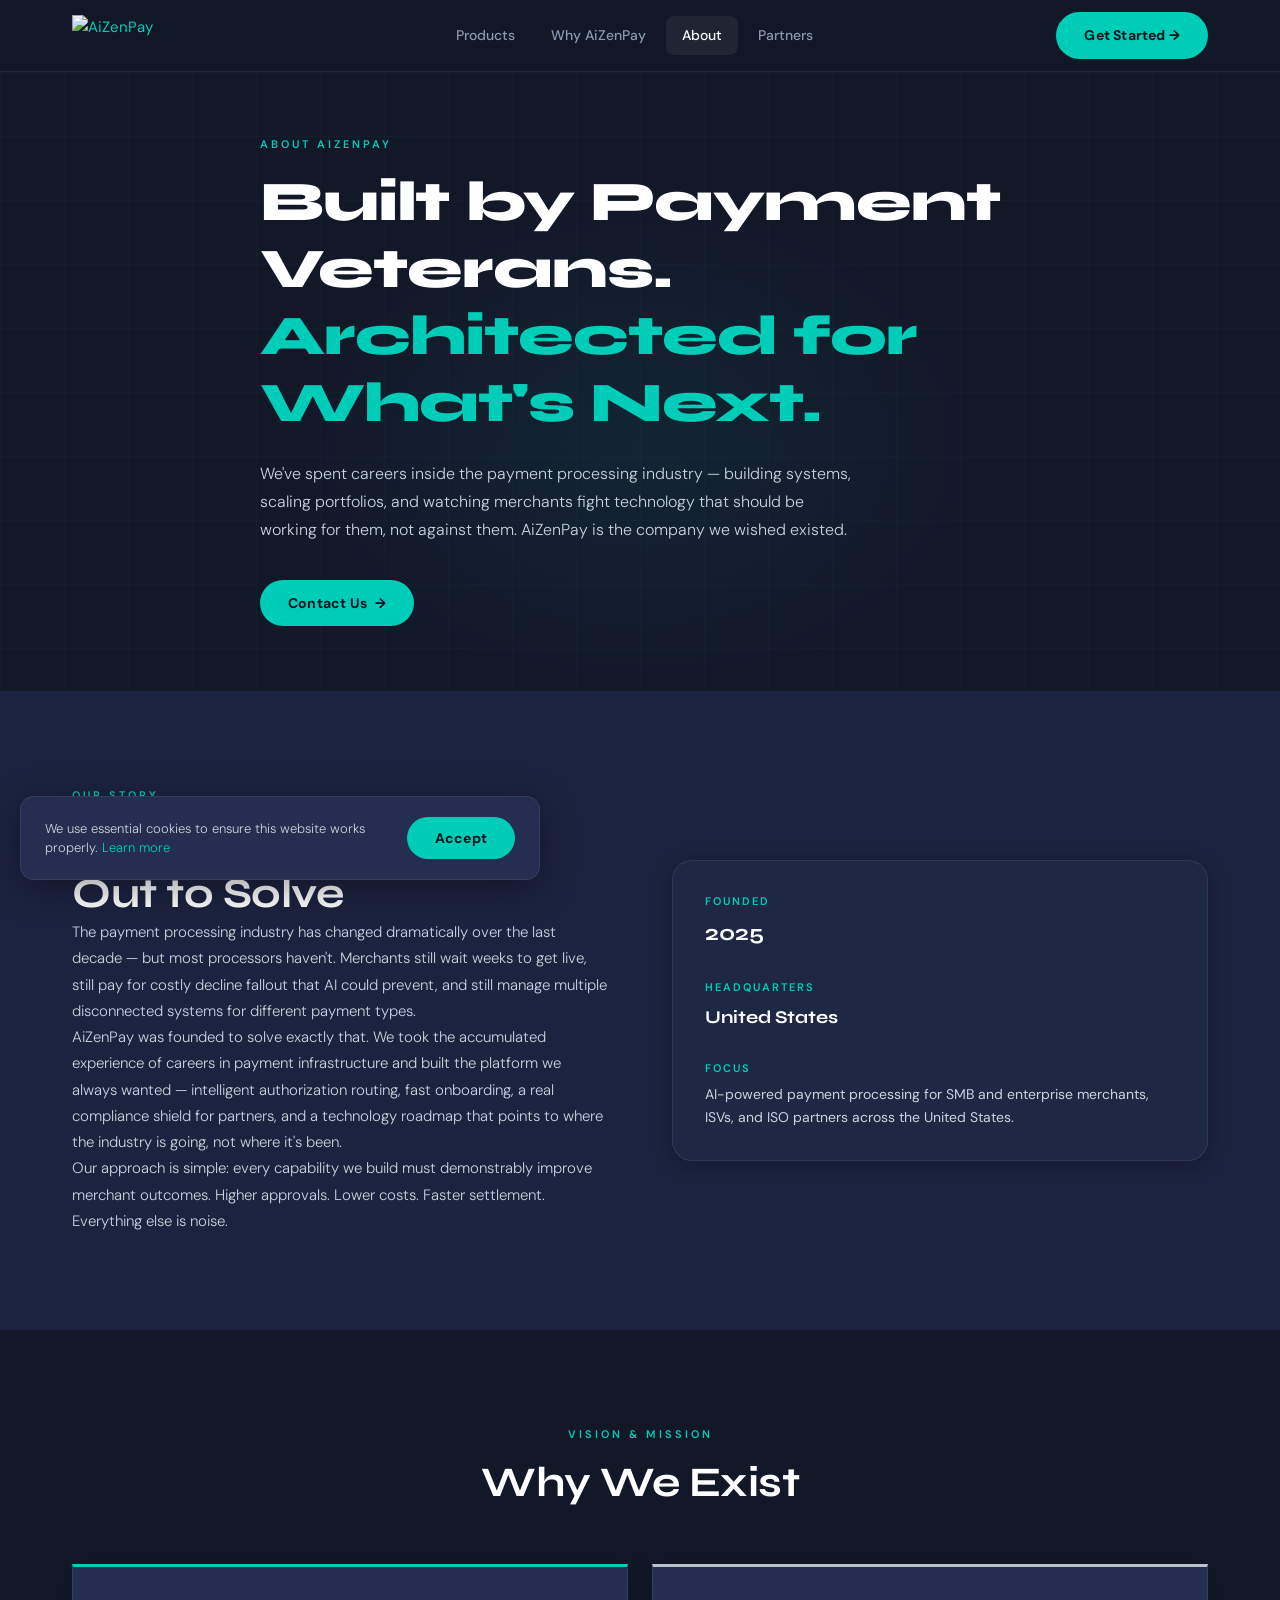
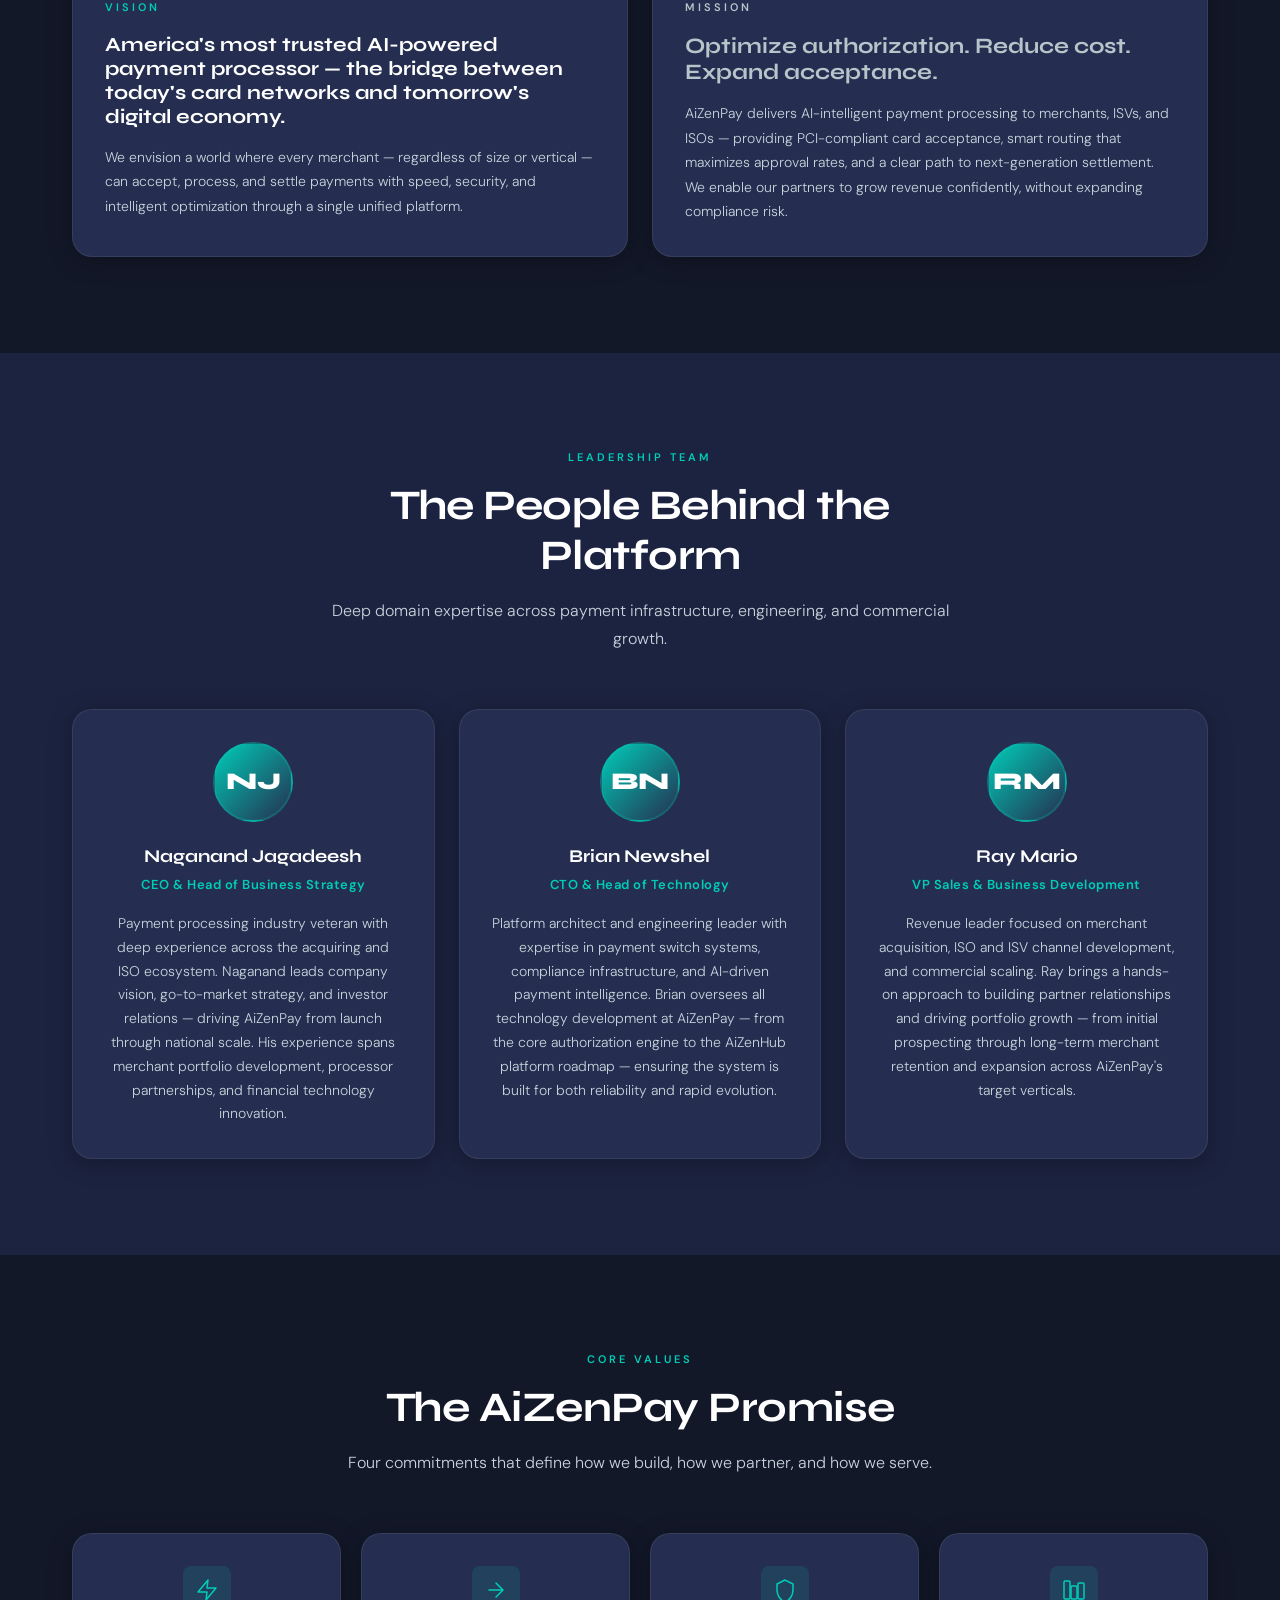
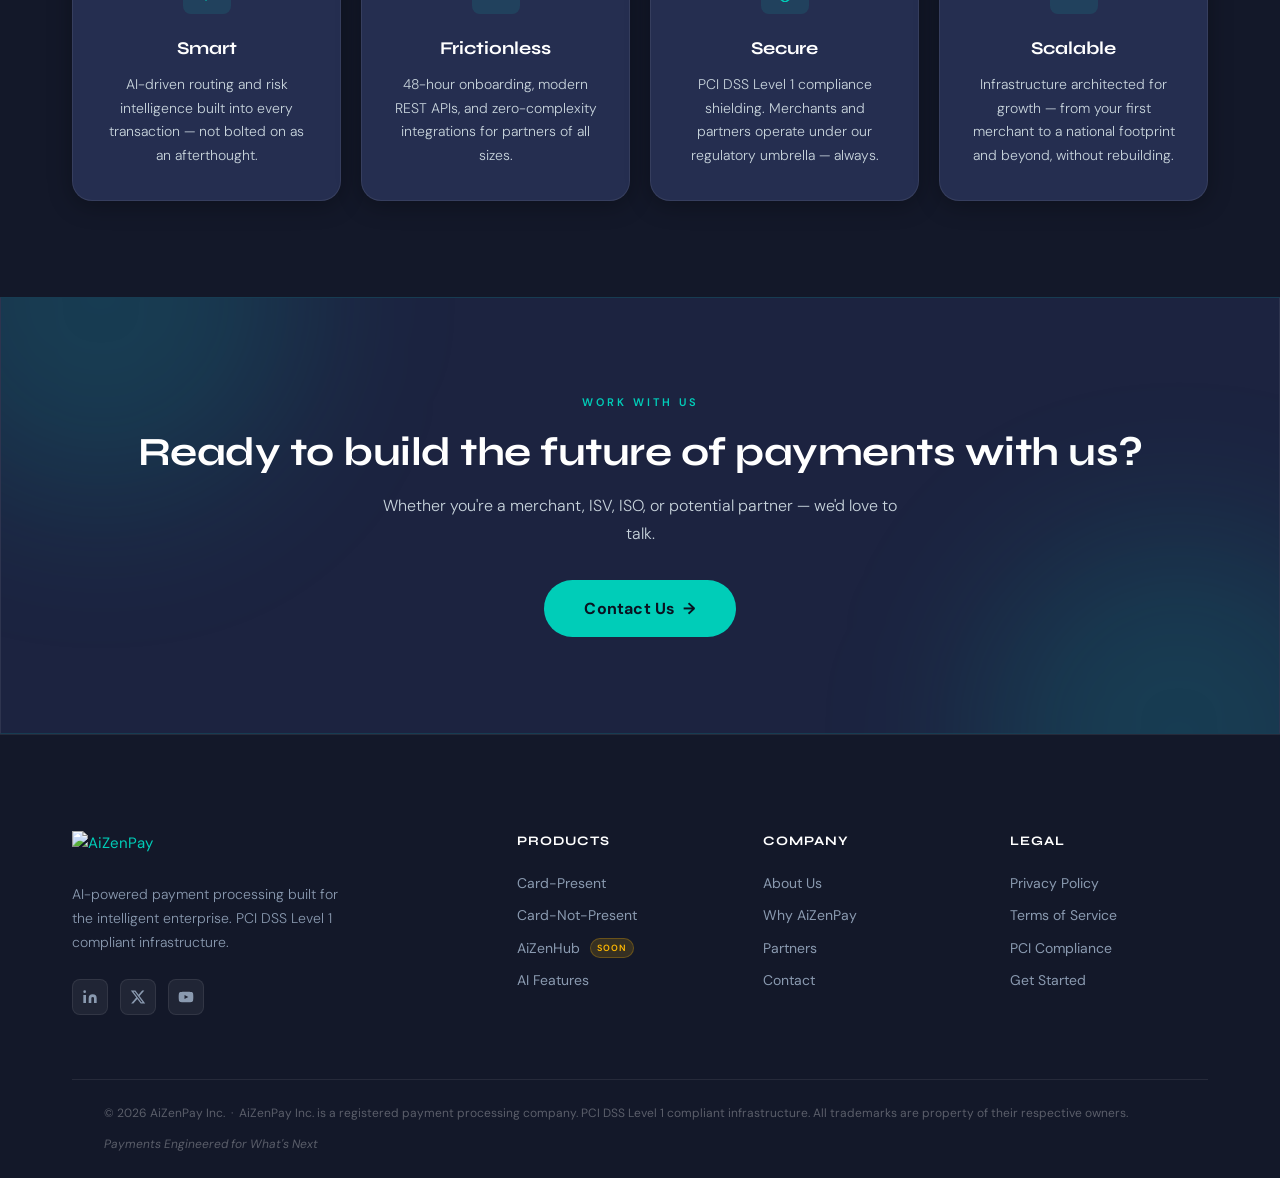
==== about.html @ f0d48d46 "feat: initial Phase 1 website — AiZenPay corporate site (ISO era) Complete Phase 1 static website bu" ====
<!DOCTYPE html>
<html lang="en">
<head>
  <meta charset="UTF-8" />
  <meta name="viewport" content="width=device-width, initial-scale=1.0" />
  <title>About AiZenPay — Our Team &amp; Story</title>
  <meta name="description" content="AiZenPay was built by payment veterans to solve the problems they lived through — fragmented processing, poor AI intelligence, slow onboarding. Meet the team behind the platform." />
  <meta name="robots" content="index, follow" />
  <link rel="canonical" href="https://aizenpay.com/about.html" />
  <meta property="og:title" content="About AiZenPay — Our Team &amp; Story" />
  <meta property="og:description" content="Built by payment veterans. Architected for what's next." />
  <meta property="og:image" content="https://aizenpay.com/images/og-default.png" />
  <meta property="og:url" content="https://aizenpay.com/about.html" />
  <meta property="og:type" content="website" />
  <meta name="twitter:card" content="summary_large_image" />
  <meta name="twitter:site" content="@AiZenPay" />
  <link rel="preconnect" href="https://fonts.googleapis.com" />
  <link rel="preconnect" href="https://fonts.gstatic.com" crossorigin />
  <link href="https://fonts.googleapis.com/css2?family=Syne:wght@600;700;800&family=DM+Sans:ital,wght@0,300;0,400;0,500;1,300&family=JetBrains+Mono:wght@400;500&display=swap" rel="stylesheet" />
  <link rel="stylesheet" href="styles/tokens.css" />
  <link rel="stylesheet" href="styles/base.css" />
  <link rel="stylesheet" href="styles/layout.css" />
  <link rel="stylesheet" href="styles/components.css" />
  <link rel="stylesheet" href="styles/animations.css" />
  <link rel="icon" type="image/png" href="images/favicon.png" />
</head>
<body>
  <a href="#main" class="skip-to-content">Skip to content</a>
  <div id="nav-overlay" style="display:none;position:fixed;inset:0;background:rgba(0,0,0,0.5);z-index:99;opacity:0;transition:opacity 0.2s ease;"></div>
  <style>#nav-overlay.visible { display:block !important; opacity:1; }</style>

  <header>
    <nav class="navbar" aria-label="Main navigation">
      <div class="navbar__inner">
        <a href="index.html" class="navbar__logo" aria-label="AiZenPay Home">
          <img src="images/logo.png" alt="AiZenPay" width="140" height="42" />
        </a>
        <div class="navbar__nav" role="menubar">
          <a href="products.html"     class="navbar__link" role="menuitem">Products</a>
          <a href="why-aizenpay.html" class="navbar__link" role="menuitem">Why AiZenPay</a>
          <a href="about.html"        class="navbar__link" role="menuitem">About</a>
          <a href="partners.html"     class="navbar__link" role="menuitem">Partners</a>
        </div>
        <div class="navbar__cta">
          <a href="get-started.html" class="btn-primary">Get Started &rarr;</a>
        </div>
        <button class="navbar__hamburger" aria-label="Open navigation menu" aria-expanded="false" aria-controls="mobile-drawer">
          <span></span><span></span><span></span>
        </button>
      </div>
    </nav>
    <div class="navbar__drawer" id="mobile-drawer" role="dialog" aria-label="Mobile navigation">
      <a href="products.html"     class="navbar__link">Products</a>
      <a href="why-aizenpay.html" class="navbar__link">Why AiZenPay</a>
      <a href="about.html"        class="navbar__link">About</a>
      <a href="partners.html"     class="navbar__link">Partners</a>
      <a href="get-started.html"  class="btn-primary" style="margin-top:20px;">Get Started &rarr;</a>
    </div>
  </header>

  <main id="main" class="page-body">

    <!-- HERO -->
    <section class="hero hero--sub section--navy-dk" aria-labelledby="about-hero-heading">
      <div class="container">
        <div class="hero__content">
          <span class="eyebrow">About AiZenPay</span>
          <h1 id="about-hero-heading">Built by Payment Veterans.<br /><span class="text-teal">Architected for What's Next.</span></h1>
          <p>We've spent careers inside the payment processing industry — building systems, scaling portfolios, and watching merchants fight technology that should be working for them, not against them. AiZenPay is the company we wished existed.</p>
          <div class="hero__cta-row">
            <a href="contact.html" class="btn-primary btn-arrow">Contact Us</a>
          </div>
        </div>
      </div>
    </section>

    <!-- COMPANY STORY -->
    <section class="section section--navy" aria-labelledby="story-heading">
      <div class="container">
        <div class="grid-2" style="align-items:center; gap:64px;">
          <div class="reveal">
            <span class="eyebrow">Our Story</span>
            <h2 id="story-heading">The Problem We Set Out to Solve</h2>
            <p>The payment processing industry has changed dramatically over the last decade — but most processors haven't. Merchants still wait weeks to get live, still pay for costly decline fallout that AI could prevent, and still manage multiple disconnected systems for different payment types.</p>
            <p>AiZenPay was founded to solve exactly that. We took the accumulated experience of careers in payment infrastructure and built the platform we always wanted — intelligent authorization routing, fast onboarding, a real compliance shield for partners, and a technology roadmap that points to where the industry is going, not where it's been.</p>
            <p>Our approach is simple: every capability we build must demonstrably improve merchant outcomes. Higher approvals. Lower costs. Faster settlement. Everything else is noise.</p>
          </div>
          <div class="reveal reveal-right">
            <div class="feature-card" style="background:var(--c-navy-mid);">
              <div style="display:flex; flex-direction:column; gap:28px;">
                <div>
                  <div style="font-size:11px; font-weight:600; letter-spacing:2px; text-transform:uppercase; color:var(--c-teal); margin-bottom:6px;">Founded</div>
                  <div style="font-family:var(--f-display); font-size:22px; font-weight:700;">2025</div>
                </div>
                <div>
                  <div style="font-size:11px; font-weight:600; letter-spacing:2px; text-transform:uppercase; color:var(--c-teal); margin-bottom:6px;">Headquarters</div>
                  <div style="font-family:var(--f-display); font-size:18px; font-weight:700;">United States</div>
                </div>
                <div>
                  <div style="font-size:11px; font-weight:600; letter-spacing:2px; text-transform:uppercase; color:var(--c-teal); margin-bottom:6px;">Focus</div>
                  <div style="font-size:14px; color:var(--c-text-body); line-height:1.6;">AI-powered payment processing for SMB and enterprise merchants, ISVs, and ISO partners across the United States.</div>
                </div>
              </div>
            </div>
          </div>
        </div>
      </div>
    </section>

    <!-- VISION & MISSION -->
    <section id="vision" class="section section--navy-dk" aria-labelledby="vision-heading">
      <div class="container">
        <div class="section__header section__header--center reveal">
          <span class="eyebrow">Vision &amp; Mission</span>
          <h2 id="vision-heading">Why We Exist</h2>
        </div>
        <div class="grid-2">
          <div class="feature-card reveal" style="border-top:3px solid var(--c-teal); border-radius:0 0 var(--radius-lg) var(--radius-lg);">
            <div style="font-size:11px; font-weight:600; letter-spacing:3px; text-transform:uppercase; color:var(--c-teal); margin-bottom:16px;">Vision</div>
            <h3 style="font-size:20px; margin-bottom:16px;">America's most trusted AI-powered payment processor — the bridge between today's card networks and tomorrow's digital economy.</h3>
            <p style="font-size:14px;">We envision a world where every merchant — regardless of size or vertical — can accept, process, and settle payments with speed, security, and intelligent optimization through a single unified platform.</p>
          </div>
          <div class="feature-card reveal reveal-delay-1" style="border-top:3px solid var(--c-silver); border-radius:0 0 var(--radius-lg) var(--radius-lg);">
            <div style="font-size:11px; font-weight:600; letter-spacing:3px; text-transform:uppercase; color:var(--c-silver); margin-bottom:16px;">Mission</div>
            <h3 style="font-size:22px; margin-bottom:16px; color:var(--c-silver);">Optimize authorization. Reduce cost. Expand acceptance.</h3>
            <p style="font-size:14px;">AiZenPay delivers AI-intelligent payment processing to merchants, ISVs, and ISOs — providing PCI-compliant card acceptance, smart routing that maximizes approval rates, and a clear path to next-generation settlement. We enable our partners to grow revenue confidently, without expanding compliance risk.</p>
          </div>
        </div>
      </div>
    </section>

    <!-- LEADERSHIP TEAM -->
    <section class="section section--navy" aria-labelledby="team-heading">
      <div class="container">
        <div class="section__header section__header--center reveal">
          <span class="eyebrow">Leadership Team</span>
          <h2 id="team-heading">The People Behind the Platform</h2>
          <p>Deep domain expertise across payment infrastructure, engineering, and commercial growth.</p>
        </div>
        <div class="grid-3">
          <div class="team-card reveal">
            <div class="team-card__avatar" aria-hidden="true">NJ</div>
            <div class="team-card__name">Naganand Jagadeesh</div>
            <div class="team-card__title">CEO &amp; Head of Business Strategy</div>
            <div class="team-card__bio">Payment processing industry veteran with deep experience across the acquiring and ISO ecosystem. Naganand leads company vision, go-to-market strategy, and investor relations — driving AiZenPay from launch through national scale. His experience spans merchant portfolio development, processor partnerships, and financial technology innovation.</div>
          </div>
          <div class="team-card reveal reveal-delay-1">
            <div class="team-card__avatar" aria-hidden="true">BN</div>
            <div class="team-card__name">Brian Newshel</div>
            <div class="team-card__title">CTO &amp; Head of Technology</div>
            <div class="team-card__bio">Platform architect and engineering leader with expertise in payment switch systems, compliance infrastructure, and AI-driven payment intelligence. Brian oversees all technology development at AiZenPay — from the core authorization engine to the AiZenHub platform roadmap — ensuring the system is built for both reliability and rapid evolution.</div>
          </div>
          <div class="team-card reveal reveal-delay-2">
            <div class="team-card__avatar" aria-hidden="true">RM</div>
            <div class="team-card__name">Ray Mario</div>
            <div class="team-card__title">VP Sales &amp; Business Development</div>
            <div class="team-card__bio">Revenue leader focused on merchant acquisition, ISO and ISV channel development, and commercial scaling. Ray brings a hands-on approach to building partner relationships and driving portfolio growth — from initial prospecting through long-term merchant retention and expansion across AiZenPay's target verticals.</div>
          </div>
        </div>
      </div>
    </section>

    <!-- CORE VALUES -->
    <section class="section section--navy-dk" aria-labelledby="values-heading">
      <div class="container">
        <div class="section__header section__header--center reveal">
          <span class="eyebrow">Core Values</span>
          <h2 id="values-heading">The AiZenPay Promise</h2>
          <p>Four commitments that define how we build, how we partner, and how we serve.</p>
        </div>
        <div class="grid-4">
          <div class="feature-card reveal" style="text-align:center;">
            <div class="feature-card__icon" style="margin:0 auto 20px;" aria-hidden="true">
              <svg viewBox="0 0 24 24" fill="none" stroke="#00CDB8" stroke-width="1.5"><path d="M13 2L3 14h9l-1 8 10-12h-9l1-8z" stroke-linecap="round" stroke-linejoin="round"/></svg>
            </div>
            <div class="feature-card__title">Smart</div>
            <div class="feature-card__body">AI-driven routing and risk intelligence built into every transaction — not bolted on as an afterthought.</div>
          </div>
          <div class="feature-card reveal reveal-delay-1" style="text-align:center;">
            <div class="feature-card__icon" style="margin:0 auto 20px;" aria-hidden="true">
              <svg viewBox="0 0 24 24" fill="none" stroke="#00CDB8" stroke-width="1.5"><path d="M5 12h14M12 5l7 7-7 7" stroke-linecap="round" stroke-linejoin="round"/></svg>
            </div>
            <div class="feature-card__title">Frictionless</div>
            <div class="feature-card__body">48-hour onboarding, modern REST APIs, and zero-complexity integrations for partners of all sizes.</div>
          </div>
          <div class="feature-card reveal reveal-delay-2" style="text-align:center;">
            <div class="feature-card__icon" style="margin:0 auto 20px;" aria-hidden="true">
              <svg viewBox="0 0 24 24" fill="none" stroke="#00CDB8" stroke-width="1.5"><path d="M12 2L4 6v6c0 5.5 3.5 10.5 8 12 4.5-1.5 8-6.5 8-12V6l-8-4z"/></svg>
            </div>
            <div class="feature-card__title">Secure</div>
            <div class="feature-card__body">PCI DSS Level 1 compliance shielding. Merchants and partners operate under our regulatory umbrella — always.</div>
          </div>
          <div class="feature-card reveal reveal-delay-3" style="text-align:center;">
            <div class="feature-card__icon" style="margin:0 auto 20px;" aria-hidden="true">
              <svg viewBox="0 0 24 24" fill="none" stroke="#00CDB8" stroke-width="1.5"><rect x="2" y="3" width="6" height="18" rx="1"/><rect x="9" y="8" width="6" height="13" rx="1"/><rect x="16" y="5" width="6" height="16" rx="1"/></svg>
            </div>
            <div class="feature-card__title">Scalable</div>
            <div class="feature-card__body">Infrastructure architected for growth — from your first merchant to a national footprint and beyond, without rebuilding.</div>
          </div>
        </div>
      </div>
    </section>

    <!-- CTA BANNER -->
    <section class="cta-banner" aria-labelledby="about-cta-heading">
      <div class="container">
        <span class="eyebrow cta-banner__eyebrow">Work With Us</span>
        <h2 id="about-cta-heading">Ready to build the future of payments with us?</h2>
        <p>Whether you're a merchant, ISV, ISO, or potential partner — we'd love to talk.</p>
        <a href="contact.html" class="btn-primary btn-primary--lg btn-arrow">Contact Us</a>
      </div>
    </section>

  </main>

  <!-- FOOTER -->
  <footer class="footer" role="contentinfo">
    <div class="footer__grid">
      <div class="footer__brand">
        <a href="index.html" aria-label="AiZenPay Home"><img src="images/logo.png" alt="AiZenPay" class="footer__logo" width="130" height="39" /></a>
        <p>AI-powered payment processing built for the intelligent enterprise. PCI DSS Level 1 compliant infrastructure.</p>
        <div class="footer__social" aria-label="Social media links">
          <!-- TODO: Replace with live social URLs -->
          <a href="#" class="footer__social-link" aria-label="LinkedIn"><svg viewBox="0 0 24 24" fill="currentColor"><path d="M16 8a6 6 0 016 6v7h-4v-7a2 2 0 00-2-2 2 2 0 00-2 2v7h-4v-7a6 6 0 016-6zM2 9h4v12H2z"/><circle cx="4" cy="4" r="2"/></svg></a>
          <a href="#" class="footer__social-link" aria-label="X (Twitter)"><svg viewBox="0 0 24 24" fill="currentColor"><path d="M18.244 2.25h3.308l-7.227 8.26 8.502 11.24H16.17l-5.214-6.817L4.99 21.75H1.68l7.73-8.835L1.254 2.25H8.08l4.713 6.231zm-1.161 17.52h1.833L7.084 4.126H5.117z"/></svg></a>
          <a href="#" class="footer__social-link" aria-label="YouTube"><svg viewBox="0 0 24 24" fill="currentColor"><path d="M22.54 6.42a2.78 2.78 0 00-1.95-1.96C18.88 4 12 4 12 4s-6.88 0-8.59.46a2.78 2.78 0 00-1.95 1.96A29 29 0 001 12a29 29 0 00.46 5.58A2.78 2.78 0 003.41 19.54C5.12 20 12 20 12 20s6.88 0 8.59-.46a2.78 2.78 0 001.95-1.96A29 29 0 0023 12a29 29 0 00-.46-5.58zM9.75 15.02V8.98L15.5 12l-5.75 3.02z"/></svg></a>
        </div>
      </div>
      <div>
        <div class="footer__col-title">Products</div>
        <ul class="footer__links">
          <li><a href="products.html#card-present" class="footer__link">Card-Present</a></li>
          <li><a href="products.html#card-not-present" class="footer__link">Card-Not-Present</a></li>
          <li><a href="products.html#aizenhub" class="footer__link">AiZenHub <span class="badge-soon">Soon</span></a></li>
          <li><a href="why-aizenpay.html" class="footer__link">AI Features</a></li>
        </ul>
      </div>
      <div>
        <div class="footer__col-title">Company</div>
        <ul class="footer__links">
          <li><a href="about.html" class="footer__link">About Us</a></li>
          <li><a href="why-aizenpay.html" class="footer__link">Why AiZenPay</a></li>
          <li><a href="partners.html" class="footer__link">Partners</a></li>
          <li><a href="contact.html" class="footer__link">Contact</a></li>
        </ul>
      </div>
      <div>
        <div class="footer__col-title">Legal</div>
        <ul class="footer__links">
          <li><a href="privacy.html" class="footer__link">Privacy Policy</a></li>
          <li><a href="terms.html" class="footer__link">Terms of Service</a></li>
          <li><a href="products.html#security" class="footer__link">PCI Compliance</a></li>
          <li><a href="get-started.html" class="footer__link">Get Started</a></li>
        </ul>
      </div>
    </div>
    <div style="max-width:var(--max-width); margin:0 auto; padding:0 32px;">
      <div class="footer__bottom">
        <div class="footer__bottom-left">&copy; 2026 AiZenPay Inc. &nbsp;&middot;&nbsp; AiZenPay Inc. is a registered payment processing company. PCI DSS Level 1 compliant infrastructure. All trademarks are property of their respective owners.</div>
        <div class="footer__bottom-right">Payments Engineered for What's Next</div>
      </div>
    </div>
  </footer>

  <div id="cookie-banner" class="cookie-banner" role="region" aria-label="Cookie notice" aria-live="polite">
    <p>We use essential cookies to ensure this website works properly. <a href="privacy.html">Learn more</a></p>
    <button id="cookie-accept" class="btn-primary" style="white-space:nowrap; flex-shrink:0;">Accept</button>
  </div>

  <script src="scripts/main.js" defer></script>
  <script src="scripts/animations.js" defer></script>
</body>
</html>
---- styles/tokens.css ----
/* ============================================================
   AiZenPay — Design Tokens
   styles/tokens.css
   ============================================================ */

:root {
  /* ── Colors ── */
  --c-teal:        #00CDB8;
  --c-teal-lt:     #00EDD6;
  --c-teal-dim:    rgba(0, 205, 184, 0.12);
  --c-teal-glow:   rgba(0, 205, 184, 0.15);
  --c-silver:      #B8C4CA;
  --c-navy-dk:     #131829;
  --c-navy:        #1C2340;
  --c-navy-lt:     #252E50;
  --c-navy-mid:    #1E2845;
  --c-white:       #FFFFFF;
  --c-text-body:   #C8D4DC;
  --c-text-mid:    #8A9AB0;
  --c-border:      rgba(255, 255, 255, 0.08);
  --c-border-teal: rgba(0, 205, 184, 0.22);
  --c-error:       #FF5A5A;
  --c-success:     #00CDB8;
  --c-amber:       #FFB800;

  /* ── Typography ── */
  --f-display: 'Syne', sans-serif;
  --f-body:    'DM Sans', sans-serif;
  --f-mono:    'JetBrains Mono', monospace;

  /* ── Font Sizes ── */
  --fs-xs:   11px;
  --fs-sm:   13px;
  --fs-base: 15px;
  --fs-md:   17px;
  --fs-lg:   20px;
  --fs-xl:   24px;
  --fs-2xl:  32px;
  --fs-3xl:  42px;
  --fs-4xl:  56px;
  --fs-5xl:  72px;

  /* ── Spacing ── */
  --space-xs:  8px;
  --space-sm:  16px;
  --space-md:  24px;
  --space-lg:  40px;
  --space-xl:  64px;
  --space-2xl: 96px;

  /* ── Border Radius ── */
  --radius-xs:   6px;
  --radius-sm:   8px;
  --radius-md:   14px;
  --radius-lg:   20px;
  --radius-xl:   28px;
  --radius-pill: 100px;

  /* ── Shadows ── */
  --shadow-sm:   0 2px 8px rgba(0, 0, 0, 0.2);
  --shadow-card: 0 4px 24px rgba(0, 0, 0, 0.3);
  --shadow-glow: 0 0 32px rgba(0, 205, 184, 0.15);
  --shadow-lg:   0 8px 40px rgba(0, 0, 0, 0.4);

  /* ── Transitions ── */
  --transition:      0.2s ease;
  --transition-slow: 0.35s ease;

  /* ── Z-index ── */
  --z-nav:     100;
  --z-overlay: 200;
  --z-modal:   300;

  /* ── Layout ── */
  --max-width:     1200px;
  --nav-height:    72px;
  --section-py:    96px;
  --section-py-sm: 64px;
}
---- styles/base.css ----
/* ============================================================
   AiZenPay — Base Styles & Reset
   styles/base.css
   ============================================================ */

*, *::before, *::after {
  box-sizing: border-box;
  margin: 0;
  padding: 0;
}

html {
  scroll-behavior: smooth;
  -webkit-text-size-adjust: 100%;
}

body {
  font-family: var(--f-body);
  font-size: var(--fs-base);
  font-weight: 400;
  color: var(--c-white);
  background-color: var(--c-navy-dk);
  line-height: 1.6;
  min-height: 100vh;
  -webkit-font-smoothing: antialiased;
  -moz-osx-font-smoothing: grayscale;
}

/* ── Skip to Content (Accessibility) ── */
.skip-to-content {
  position: absolute;
  top: -100%;
  left: 16px;
  background: var(--c-teal);
  color: var(--c-navy-dk);
  font-weight: 700;
  padding: 12px 20px;
  border-radius: var(--radius-sm);
  z-index: 9999;
  text-decoration: none;
  transition: top var(--transition);
}
.skip-to-content:focus {
  top: 16px;
}

/* ── Typography Scale ── */
h1, h2, h3, h4, h5, h6 {
  font-family: var(--f-display);
  font-weight: 700;
  line-height: 1.2;
  color: var(--c-white);
}

h1 { font-size: clamp(36px, 5vw, var(--fs-4xl)); font-weight: 800; letter-spacing: -1px; }
h2 { font-size: clamp(26px, 3.5vw, var(--fs-3xl)); letter-spacing: -0.5px; }
h3 { font-size: clamp(20px, 2.5vw, var(--fs-xl)); }
h4 { font-size: var(--fs-lg); }
h5 { font-size: var(--fs-md); }
h6 { font-size: var(--fs-base); }

p {
  color: var(--c-text-body);
  line-height: 1.75;
  font-weight: 300;
}

a {
  color: var(--c-teal);
  text-decoration: none;
  transition: color var(--transition);
}
a:hover { color: var(--c-teal-lt); }
a:focus-visible {
  outline: 2px solid var(--c-teal);
  outline-offset: 3px;
  border-radius: 3px;
}

ul, ol { list-style: none; }

img, svg {
  display: block;
  max-width: 100%;
}

button {
  font-family: var(--f-body);
  cursor: pointer;
  border: none;
  background: none;
}

input, select, textarea {
  font-family: var(--f-body);
  font-size: var(--fs-base);
}

/* ── Eyebrow Label ── */
.eyebrow {
  display: block;
  font-size: var(--fs-xs);
  font-weight: 600;
  letter-spacing: 3px;
  text-transform: uppercase;
  color: var(--c-teal);
  margin-bottom: 14px;
}

/* ── Section Divider ── */
.divider {
  width: 48px;
  height: 3px;
  background: linear-gradient(90deg, var(--c-teal), var(--c-teal-lt));
  border-radius: 2px;
  margin: 20px 0;
}

/* ── Utility: Teal Highlight in Headings ── */
.text-teal  { color: var(--c-teal); }
.text-silver { color: var(--c-silver); }
.text-mid   { color: var(--c-text-mid); }
.text-body  { color: var(--c-text-body); }

/* ── Coming Soon Badge ── */
.badge-soon {
  display: inline-block;
  font-size: 10px;
  font-weight: 600;
  letter-spacing: 1px;
  text-transform: uppercase;
  background: rgba(255, 184, 0, 0.15);
  color: var(--c-amber);
  border: 1px solid rgba(255, 184, 0, 0.25);
  padding: 3px 10px;
  border-radius: var(--radius-pill);
  margin-left: 10px;
  vertical-align: middle;
}

/* ── Phase badge ── */
.badge-teal {
  display: inline-block;
  font-size: 11px;
  font-weight: 600;
  background: var(--c-teal-dim);
  color: var(--c-teal);
  border: 1px solid var(--c-border-teal);
  padding: 4px 12px;
  border-radius: var(--radius-pill);
}

/* ── Focus Ring (Global) ── */
:focus-visible {
  outline: 2px solid var(--c-teal);
  outline-offset: 3px;
}
---- styles/layout.css ----
/* ============================================================
   AiZenPay — Layout
   styles/layout.css
   Containers · Sections · Grids · Hero
   ============================================================ */

/* ──────────────────────────────────────────
   CONTAINER
────────────────────────────────────────── */
.container {
  max-width: var(--max-width);
  margin: 0 auto;
  padding: 0 32px;
}
@media (max-width: 640px) {
  .container { padding: 0 20px; }
}

/* ──────────────────────────────────────────
   PAGE WRAPPER (push content below fixed nav)
────────────────────────────────────────── */
.page-body {
  padding-top: var(--nav-height);
}

/* ──────────────────────────────────────────
   SECTION
────────────────────────────────────────── */
.section {
  padding: var(--section-py) 0;
}
.section--navy-dk { background: var(--c-navy-dk); }
.section--navy    { background: var(--c-navy); }
.section--navy-lt { background: var(--c-navy-lt); }

.section__header {
  margin-bottom: 56px;
  max-width: 640px;
}
.section__header--center {
  text-align: center;
  margin-left: auto;
  margin-right: auto;
}
.section__header h2 { margin-bottom: 16px; }
.section__header p  { font-size: 16px; }

@media (max-width: 768px) {
  .section { padding: var(--section-py-sm) 0; }
  .section__header { margin-bottom: 40px; }
}

/* ──────────────────────────────────────────
   GRIDS
────────────────────────────────────────── */
.grid-3 {
  display: grid;
  grid-template-columns: repeat(3, 1fr);
  gap: 24px;
}
.grid-2 {
  display: grid;
  grid-template-columns: repeat(2, 1fr);
  gap: 24px;
}
.grid-4 {
  display: grid;
  grid-template-columns: repeat(4, 1fr);
  gap: 20px;
}
.grid-6 {
  display: grid;
  grid-template-columns: repeat(3, 1fr);
  gap: 16px;
}

@media (max-width: 1024px) {
  .grid-4 { grid-template-columns: repeat(2, 1fr); }
  .grid-3 { grid-template-columns: repeat(2, 1fr); }
}
@media (max-width: 768px) {
  .grid-6 { grid-template-columns: repeat(2, 1fr); }
}
@media (max-width: 640px) {
  .grid-3, .grid-2, .grid-4, .grid-6 { grid-template-columns: 1fr; }
}

/* ──────────────────────────────────────────
   HERO SECTION
────────────────────────────────────────── */
.hero {
  min-height: calc(100vh - var(--nav-height));
  display: flex;
  align-items: center;
  padding: var(--space-2xl) 0;
  background: var(--c-navy-dk);
  position: relative;
  overflow: hidden;
}

/* Geometric mesh background — CSS only */
.hero::before {
  content: '';
  position: absolute;
  inset: 0;
  background-image:
    linear-gradient(rgba(0, 205, 184, 0.03) 1px, transparent 1px),
    linear-gradient(90deg, rgba(0, 205, 184, 0.03) 1px, transparent 1px);
  background-size: 64px 64px;
  pointer-events: none;
}

/* Radial glow behind content */
.hero::after {
  content: '';
  position: absolute;
  top: 20%;
  left: 50%;
  transform: translateX(-50%);
  width: 700px;
  height: 500px;
  background: radial-gradient(ellipse, rgba(0, 205, 184, 0.07) 0%, transparent 70%);
  pointer-events: none;
}

.hero__content {
  position: relative;
  z-index: 1;
  max-width: 760px;
}
.hero__content h1 { margin-bottom: 24px; }
.hero__content p {
  font-size: 18px;
  font-weight: 300;
  color: var(--c-text-body);
  max-width: 600px;
  margin-bottom: 36px;
}

.hero__cta-row {
  display: flex;
  align-items: center;
  gap: 16px;
  flex-wrap: wrap;
}

/* Subpage hero (shorter) */
.hero--sub {
  min-height: 380px;
  padding: var(--space-xl) 0;
  align-items: center;
}
.hero--sub .hero__content p { font-size: 16px; }

@media (max-width: 640px) {
  .hero { padding: var(--space-xl) 0; min-height: auto; }
  .hero__content h1 { font-size: 32px; }
  .hero__content p  { font-size: 16px; }
}

/* ──────────────────────────────────────────
   STATS ROW
────────────────────────────────────────── */
.stats-row {
  display: grid;
  grid-template-columns: repeat(4, 1fr);
  gap: 0;
  background: var(--c-navy);
  border-top: 1px solid var(--c-border);
  border-bottom: 1px solid var(--c-border);
}
.stats-row .stat-block {
  border-right: 1px solid var(--c-border);
}
.stats-row .stat-block:last-child { border-right: none; }

@media (max-width: 768px) {
  .stats-row {
    grid-template-columns: repeat(2, 1fr);
  }
  .stats-row .stat-block:nth-child(2) { border-right: none; }
  .stats-row .stat-block:nth-child(3),
  .stats-row .stat-block:nth-child(4) {
    border-top: 1px solid var(--c-border);
  }
}
@media (max-width: 480px) {
  .stats-row {
    grid-template-columns: 1fr;
  }
  .stats-row .stat-block {
    border-right: none;
    border-bottom: 1px solid var(--c-border);
  }
  .stats-row .stat-block:last-child { border-bottom: none; }
}

/* ──────────────────────────────────────────
   SPLIT LAYOUT (Form + Sidebar)
────────────────────────────────────────── */
.split-layout {
  display: grid;
  grid-template-columns: 1fr 380px;
  gap: 48px;
  align-items: flex-start;
}
@media (max-width: 1024px) {
  .split-layout {
    grid-template-columns: 1fr;
  }
}

/* ──────────────────────────────────────────
   PRODUCT DETAIL LAYOUT
────────────────────────────────────────── */
.product-section {
  padding: 56px 0;
  border-bottom: 1px solid var(--c-border);
}
.product-section:last-child { border-bottom: none; }

/* ──────────────────────────────────────────
   SIDEBAR CARD (Used in Get Started)
────────────────────────────────────────── */
.sidebar-card {
  background: var(--c-navy-lt);
  border: 1px solid var(--c-border);
  border-radius: var(--radius-lg);
  padding: 32px;
  position: sticky;
  top: calc(var(--nav-height) + 24px);
}
.sidebar-card h3 {
  font-size: 18px;
  margin-bottom: 24px;
  padding-bottom: 16px;
  border-bottom: 1px solid var(--c-border);
}

.steps-list {
  display: flex;
  flex-direction: column;
  gap: 20px;
  margin-bottom: 32px;
}
.step-item {
  display: flex;
  gap: 16px;
  align-items: flex-start;
}
.step-item__num {
  width: 32px;
  height: 32px;
  border-radius: 50%;
  background: var(--c-teal-dim);
  border: 1px solid var(--c-border-teal);
  display: flex;
  align-items: center;
  justify-content: center;
  font-family: var(--f-display);
  font-weight: 700;
  font-size: 13px;
  color: var(--c-teal);
  flex-shrink: 0;
}
.step-item__content .step-title {
  font-size: 14px;
  font-weight: 600;
  color: var(--c-white);
  margin-bottom: 2px;
}
.step-item__content .step-desc {
  font-size: 13px;
  color: var(--c-text-mid);
  line-height: 1.5;
}
---- styles/components.css ----
/* ============================================================
   AiZenPay — Components
   styles/components.css
   Navbar · Buttons · Cards · Forms · Footer · Misc
   ============================================================ */

/* ──────────────────────────────────────────
   NAVBAR
────────────────────────────────────────── */
.navbar {
  position: fixed;
  top: 0;
  left: 0;
  right: 0;
  height: var(--nav-height);
  background: rgba(19, 24, 41, 0.85);
  backdrop-filter: blur(16px);
  -webkit-backdrop-filter: blur(16px);
  border-bottom: 1px solid var(--c-border);
  z-index: var(--z-nav);
  transition: background var(--transition), box-shadow var(--transition);
}
.navbar.scrolled {
  background: rgba(19, 24, 41, 0.97);
  box-shadow: 0 2px 24px rgba(0, 0, 0, 0.4);
}

.navbar__inner {
  display: flex;
  align-items: center;
  height: 100%;
  max-width: var(--max-width);
  margin: 0 auto;
  padding: 0 32px;
  gap: 32px;
}

.navbar__logo {
  display: flex;
  align-items: center;
  flex-shrink: 0;
  text-decoration: none;
}
.navbar__logo img {
  height: 42px;
  width: auto;
}

.navbar__nav {
  display: flex;
  align-items: center;
  gap: 4px;
  flex: 1;
  justify-content: center;
}

.navbar__link {
  font-size: 14px;
  font-weight: 500;
  color: var(--c-text-mid);
  text-decoration: none;
  padding: 8px 16px;
  border-radius: var(--radius-sm);
  transition: color var(--transition), background var(--transition);
  white-space: nowrap;
}
.navbar__link:hover,
.navbar__link.active {
  color: var(--c-white);
  background: rgba(255, 255, 255, 0.06);
}
.navbar__link:focus-visible {
  outline: 2px solid var(--c-teal);
  outline-offset: 2px;
}

.navbar__cta {
  flex-shrink: 0;
}

/* Mobile hamburger */
.navbar__hamburger {
  display: none;
  flex-direction: column;
  gap: 5px;
  padding: 8px;
  cursor: pointer;
  background: none;
  border: none;
  margin-left: auto;
}
.navbar__hamburger span {
  display: block;
  width: 24px;
  height: 2px;
  background: var(--c-white);
  border-radius: 2px;
  transition: transform var(--transition), opacity var(--transition);
}
.navbar__hamburger.open span:nth-child(1) { transform: rotate(45deg) translate(5px, 5px); }
.navbar__hamburger.open span:nth-child(2) { opacity: 0; }
.navbar__hamburger.open span:nth-child(3) { transform: rotate(-45deg) translate(5px, -5px); }

/* Mobile drawer */
.navbar__drawer {
  display: none;
  position: fixed;
  top: var(--nav-height);
  right: 0;
  bottom: 0;
  width: 280px;
  background: var(--c-navy);
  border-left: 1px solid var(--c-border);
  padding: 32px 24px;
  flex-direction: column;
  gap: 8px;
  z-index: calc(var(--z-nav) - 1);
  transform: translateX(100%);
  transition: transform var(--transition-slow);
}
.navbar__drawer.open {
  transform: translateX(0);
}
.navbar__drawer .navbar__link {
  padding: 12px 16px;
  display: block;
  font-size: 16px;
}
.navbar__drawer .btn-primary {
  margin-top: 16px;
  width: 100%;
  text-align: center;
}

@media (max-width: 768px) {
  .navbar__nav { display: none; }
  .navbar__cta { display: none; }
  .navbar__hamburger { display: flex; }
  .navbar__drawer { display: flex; }
}

/* ──────────────────────────────────────────
   BUTTONS
────────────────────────────────────────── */
.btn-primary {
  display: inline-flex;
  align-items: center;
  gap: 8px;
  background: var(--c-teal);
  color: #0A1220;
  font-family: var(--f-body);
  font-size: 14px;
  font-weight: 700;
  padding: 12px 28px;
  border-radius: var(--radius-pill);
  border: none;
  cursor: pointer;
  text-decoration: none;
  white-space: nowrap;
  transition: background var(--transition), transform var(--transition), box-shadow var(--transition);
  letter-spacing: 0.2px;
}
.btn-primary:hover {
  background: var(--c-teal-lt);
  color: #0A1220;
  transform: translateY(-1px);
  box-shadow: var(--shadow-glow);
}
.btn-primary:active { transform: translateY(0); }
.btn-primary:focus-visible { outline: 2px solid var(--c-teal-lt); outline-offset: 3px; }

.btn-primary--lg {
  font-size: 16px;
  padding: 16px 40px;
}

.btn-secondary {
  display: inline-flex;
  align-items: center;
  gap: 8px;
  background: transparent;
  color: var(--c-teal);
  font-family: var(--f-body);
  font-size: 14px;
  font-weight: 600;
  padding: 11px 27px;
  border-radius: var(--radius-pill);
  border: 1px solid var(--c-border-teal);
  cursor: pointer;
  text-decoration: none;
  white-space: nowrap;
  transition: background var(--transition), border-color var(--transition), transform var(--transition);
}
.btn-secondary:hover {
  background: var(--c-teal-dim);
  border-color: var(--c-teal);
  color: var(--c-teal-lt);
  transform: translateY(-1px);
}
.btn-secondary:focus-visible { outline: 2px solid var(--c-teal); outline-offset: 3px; }

.btn-secondary--lg {
  font-size: 16px;
  padding: 15px 35px;
}

.btn-ghost {
  display: inline-flex;
  align-items: center;
  gap: 6px;
  color: var(--c-text-body);
  font-family: var(--f-body);
  font-size: 14px;
  font-weight: 500;
  background: none;
  border: none;
  cursor: pointer;
  text-decoration: none;
  padding: 6px 0;
  transition: color var(--transition);
}
.btn-ghost:hover { color: var(--c-white); }

/* Arrow icon helper */
.btn-arrow::after {
  content: '→';
  transition: transform var(--transition);
}
.btn-arrow:hover::after { transform: translateX(4px); }

/* ──────────────────────────────────────────
   CARDS
────────────────────────────────────────── */
.feature-card {
  background: var(--c-navy-lt);
  border: 1px solid var(--c-border);
  border-radius: var(--radius-lg);
  padding: 32px;
  position: relative;
  overflow: hidden;
  transition: transform var(--transition-slow), box-shadow var(--transition-slow), border-color var(--transition-slow);
  box-shadow: var(--shadow-card);
}
.feature-card::before {
  content: '';
  position: absolute;
  top: 0;
  left: 0;
  right: 0;
  height: 3px;
  background: linear-gradient(90deg, var(--c-teal), var(--c-teal-lt));
  opacity: 0;
  transition: opacity var(--transition);
}
.feature-card:hover {
  transform: translateY(-4px);
  box-shadow: var(--shadow-lg), var(--shadow-glow);
  border-color: var(--c-border-teal);
}
.feature-card:hover::before { opacity: 1; }

.feature-card__icon {
  width: 48px;
  height: 48px;
  background: var(--c-teal-dim);
  border-radius: var(--radius-sm);
  display: flex;
  align-items: center;
  justify-content: center;
  margin-bottom: 20px;
  flex-shrink: 0;
}
.feature-card__icon svg { width: 24px; height: 24px; }

.feature-card__title {
  font-family: var(--f-display);
  font-weight: 700;
  font-size: 18px;
  color: var(--c-white);
  margin-bottom: 10px;
}

.feature-card__body {
  font-size: 14px;
  color: var(--c-text-body);
  line-height: 1.7;
  font-weight: 300;
}

/* Stat Block */
.stat-block {
  text-align: center;
  padding: 32px 24px;
}
.stat-block__number {
  font-family: var(--f-display);
  font-weight: 800;
  font-size: clamp(36px, 4vw, 52px);
  color: var(--c-teal);
  line-height: 1;
  margin-bottom: 8px;
  letter-spacing: -1px;
}
.stat-block__label {
  font-size: 13px;
  font-weight: 500;
  color: var(--c-silver);
  letter-spacing: 0.5px;
}

/* Team Card */
.team-card {
  background: var(--c-navy-lt);
  border: 1px solid var(--c-border);
  border-radius: var(--radius-lg);
  padding: 32px;
  text-align: center;
  transition: transform var(--transition), box-shadow var(--transition);
  box-shadow: var(--shadow-card);
}
.team-card:hover {
  transform: translateY(-3px);
  box-shadow: var(--shadow-lg);
}
.team-card__avatar {
  width: 80px;
  height: 80px;
  border-radius: 50%;
  background: linear-gradient(135deg, var(--c-teal), var(--c-navy-lt));
  display: flex;
  align-items: center;
  justify-content: center;
  font-family: var(--f-display);
  font-weight: 800;
  font-size: 24px;
  color: var(--c-white);
  margin: 0 auto 20px;
  border: 2px solid var(--c-border-teal);
}
.team-card__name {
  font-family: var(--f-display);
  font-weight: 700;
  font-size: 18px;
  color: var(--c-white);
  margin-bottom: 4px;
}
.team-card__title {
  font-size: 13px;
  font-weight: 600;
  color: var(--c-teal);
  letter-spacing: 0.5px;
  margin-bottom: 16px;
}
.team-card__bio {
  font-size: 14px;
  color: var(--c-text-body);
  line-height: 1.7;
  font-weight: 300;
}

/* Industry Card */
.industry-card {
  background: var(--c-navy-mid);
  border: 1px solid var(--c-border);
  border-radius: var(--radius-md);
  padding: 28px 24px;
  text-align: center;
  transition: transform var(--transition), border-color var(--transition);
  cursor: default;
}
.industry-card:hover {
  transform: translateY(-2px);
  border-color: var(--c-border-teal);
}
.industry-card__icon {
  font-size: 32px;
  margin-bottom: 12px;
  line-height: 1;
}
.industry-card__label {
  font-size: 14px;
  font-weight: 600;
  color: var(--c-silver);
}

/* CTA Banner */
.cta-banner {
  background: var(--c-navy);
  border: 1px solid var(--c-border);
  border-top: 1px solid rgba(0, 205, 184, 0.15);
  border-bottom: 1px solid rgba(0, 205, 184, 0.15);
  text-align: center;
  padding: var(--space-2xl) var(--space-lg);
  position: relative;
  overflow: hidden;
}
.cta-banner::before,
.cta-banner::after {
  content: '';
  position: absolute;
  width: 400px;
  height: 400px;
  border-radius: 50%;
  background: var(--c-teal-glow);
  filter: blur(80px);
  pointer-events: none;
}
.cta-banner::before { top: -200px; left: -100px; }
.cta-banner::after  { bottom: -200px; right: -100px; }

.cta-banner__eyebrow { margin-bottom: 16px; }
.cta-banner h2 {
  font-size: clamp(28px, 3.5vw, 40px);
  margin-bottom: 16px;
  position: relative;
}
.cta-banner p {
  max-width: 540px;
  margin: 0 auto 32px;
  font-size: 16px;
  position: relative;
}
.cta-banner .btn-primary { position: relative; }

/* Trust Bar */
.trust-bar {
  display: flex;
  align-items: center;
  flex-wrap: wrap;
  gap: 24px;
  margin-top: 40px;
}
.trust-bar__item {
  display: flex;
  align-items: center;
  gap: 8px;
  font-size: 13px;
  font-weight: 500;
  color: var(--c-text-mid);
}
.trust-bar__item svg {
  width: 16px;
  height: 16px;
  color: var(--c-teal);
  flex-shrink: 0;
}
.trust-bar__dot {
  width: 4px;
  height: 4px;
  border-radius: 50%;
  background: var(--c-border);
  flex-shrink: 0;
}

/* ──────────────────────────────────────────
   FORMS
────────────────────────────────────────── */
.form-group {
  margin-bottom: 20px;
}
.form-group label {
  display: block;
  font-size: 13px;
  font-weight: 600;
  color: var(--c-silver);
  margin-bottom: 7px;
  letter-spacing: 0.2px;
}
.form-group label .required {
  color: var(--c-teal);
  margin-left: 2px;
}
.form-field {
  width: 100%;
  background: var(--c-navy);
  border: 1px solid rgba(255, 255, 255, 0.12);
  border-radius: var(--radius-sm);
  padding: 12px 16px;
  color: var(--c-white);
  font-family: var(--f-body);
  font-size: 15px;
  font-weight: 400;
  transition: border-color var(--transition), box-shadow var(--transition);
  outline: none;
  -webkit-appearance: none;
  appearance: none;
}
.form-field::placeholder { color: rgba(255, 255, 255, 0.25); }
.form-field:focus {
  border-color: var(--c-teal);
  box-shadow: 0 0 0 3px rgba(0, 205, 184, 0.15);
}
.form-field.error {
  border-color: var(--c-error);
  box-shadow: 0 0 0 3px rgba(255, 90, 90, 0.12);
}
.form-error {
  display: none;
  font-size: 12px;
  color: var(--c-error);
  margin-top: 5px;
  font-weight: 500;
}
.form-error.visible { display: block; }

select.form-field {
  background-image: url("data:image/svg+xml,%3Csvg xmlns='http://www.w3.org/2000/svg' width='12' height='8' viewBox='0 0 12 8'%3E%3Cpath d='M1 1l5 5 5-5' stroke='%238A9AB0' stroke-width='1.5' fill='none' stroke-linecap='round'/%3E%3C/svg%3E");
  background-repeat: no-repeat;
  background-position: right 14px center;
  padding-right: 36px;
  cursor: pointer;
}
select.form-field option { background: var(--c-navy); }

textarea.form-field {
  resize: vertical;
  min-height: 120px;
  line-height: 1.6;
}

.form-row {
  display: grid;
  grid-template-columns: 1fr 1fr;
  gap: 16px;
}
@media (max-width: 640px) {
  .form-row { grid-template-columns: 1fr; }
}

/* Checkboxes */
.checkbox-group {
  display: flex;
  flex-direction: column;
  gap: 10px;
  margin-top: 6px;
}
.checkbox-label {
  display: flex;
  align-items: flex-start;
  gap: 10px;
  cursor: pointer;
  font-size: 14px;
  color: var(--c-text-body);
  line-height: 1.5;
}
.checkbox-label input[type="checkbox"] {
  width: 18px;
  height: 18px;
  flex-shrink: 0;
  accent-color: var(--c-teal);
  cursor: pointer;
  margin-top: 1px;
}

/* Form success message */
.form-success {
  display: none;
  text-align: center;
  padding: 48px 32px;
}
.form-success.visible { display: block; }
.form-success__icon {
  width: 64px;
  height: 64px;
  background: var(--c-teal-dim);
  border-radius: 50%;
  display: flex;
  align-items: center;
  justify-content: center;
  margin: 0 auto 20px;
}
.form-success h3 {
  font-size: 22px;
  color: var(--c-white);
  margin-bottom: 12px;
}
.form-success p { font-size: 15px; max-width: 400px; margin: 0 auto; }

/* Comparison Table */
.comparison-table {
  width: 100%;
  border-collapse: collapse;
  margin: 24px 0;
}
.comparison-table thead {
  border-bottom: 1px solid rgba(0, 205, 184, 0.25);
}
.comparison-table thead th {
  text-align: left;
  padding: 14px 20px;
  font-size: 13px;
  font-weight: 700;
  letter-spacing: 1px;
  text-transform: uppercase;
}
.comparison-table thead th:first-child { color: var(--c-text-mid); }
.comparison-table thead th:nth-child(2) { color: var(--c-teal); }
.comparison-table thead th:nth-child(3) { color: var(--c-text-mid); }

.comparison-table tbody tr {
  border-bottom: 1px solid rgba(255, 255, 255, 0.05);
  transition: background var(--transition);
}
.comparison-table tbody tr:last-child { border-bottom: none; }
.comparison-table tbody tr:hover { background: rgba(255, 255, 255, 0.02); }
.comparison-table tbody td {
  padding: 14px 20px;
  font-size: 14px;
  color: var(--c-text-body);
  vertical-align: middle;
}
.comparison-table tbody td:first-child { color: var(--c-silver); font-weight: 500; }
.comparison-table .check-yes { color: var(--c-teal); font-size: 18px; }
.comparison-table .check-no  { color: rgba(255, 255, 255, 0.2); font-size: 18px; }

/* Cookie Banner */
.cookie-banner {
  position: fixed;
  bottom: 20px;
  left: 20px;
  right: 20px;
  max-width: 520px;
  background: var(--c-navy-lt);
  border: 1px solid var(--c-border);
  border-radius: var(--radius-md);
  padding: 20px 24px;
  display: flex;
  align-items: center;
  gap: 16px;
  z-index: 500;
  box-shadow: var(--shadow-lg);
  transform: translateY(100px);
  opacity: 0;
  transition: transform var(--transition-slow), opacity var(--transition-slow);
}
.cookie-banner.visible {
  transform: translateY(0);
  opacity: 1;
}
.cookie-banner p {
  font-size: 13px;
  margin: 0;
  flex: 1;
  line-height: 1.5;
}
.cookie-banner p a { color: var(--c-teal); }

/* ──────────────────────────────────────────
   FOOTER
────────────────────────────────────────── */
.footer {
  background: var(--c-navy-dk);
  border-top: 1px solid var(--c-border);
  padding: var(--space-2xl) 0 0;
}
.footer__grid {
  max-width: var(--max-width);
  margin: 0 auto;
  padding: 0 32px;
  display: grid;
  grid-template-columns: 2fr 1fr 1fr 1fr;
  gap: 48px;
  padding-bottom: var(--space-xl);
}
.footer__brand p {
  font-size: 14px;
  color: var(--c-text-mid);
  line-height: 1.7;
  margin-top: 16px;
  max-width: 280px;
}
.footer__logo {
  height: 36px;
  width: auto;
}
.footer__social {
  display: flex;
  gap: 12px;
  margin-top: 24px;
}
.footer__social-link {
  width: 36px;
  height: 36px;
  background: rgba(255, 255, 255, 0.06);
  border: 1px solid var(--c-border);
  border-radius: var(--radius-sm);
  display: flex;
  align-items: center;
  justify-content: center;
  color: var(--c-text-mid);
  transition: background var(--transition), border-color var(--transition), color var(--transition);
}
.footer__social-link:hover {
  background: var(--c-teal-dim);
  border-color: var(--c-border-teal);
  color: var(--c-teal);
}
.footer__social-link svg { width: 16px; height: 16px; }

.footer__col-title {
  font-family: var(--f-display);
  font-size: 13px;
  font-weight: 700;
  letter-spacing: 1px;
  text-transform: uppercase;
  color: var(--c-white);
  margin-bottom: 20px;
}
.footer__links {
  display: flex;
  flex-direction: column;
  gap: 10px;
}
.footer__link {
  font-size: 14px;
  color: var(--c-text-mid);
  text-decoration: none;
  transition: color var(--transition);
  display: flex;
  align-items: center;
  gap: 6px;
}
.footer__link:hover { color: var(--c-teal); }
.footer__link .badge-soon {
  font-size: 9px;
  padding: 2px 6px;
  margin-left: 4px;
}

.footer__bottom {
  border-top: 1px solid var(--c-border);
  padding: 24px 32px;
  max-width: var(--max-width);
  margin: 0 auto;
  display: flex;
  justify-content: space-between;
  align-items: center;
  flex-wrap: wrap;
  gap: 12px;
}
.footer__bottom-left { font-size: 12px; color: rgba(255, 255, 255, 0.3); line-height: 1.6; }
.footer__bottom-right { font-size: 12px; color: rgba(255, 255, 255, 0.3); font-style: italic; }

@media (max-width: 900px) {
  .footer__grid {
    grid-template-columns: 1fr 1fr;
    gap: 40px;
  }
  .footer__brand { grid-column: 1 / -1; }
}
@media (max-width: 640px) {
  .footer__grid { grid-template-columns: 1fr; }
}
---- styles/animations.css ----
/* ============================================================
   AiZenPay — Animations & Transitions
   styles/animations.css
   ============================================================ */

/* ──────────────────────────────────────────
   SCROLL REVEAL (Intersection Observer)
   JS adds .visible class when in viewport
────────────────────────────────────────── */
.reveal {
  opacity: 0;
  transform: translateY(28px);
  transition: opacity 0.6s ease, transform 0.6s ease;
}
.reveal.visible {
  opacity: 1;
  transform: translateY(0);
}

/* Stagger delay helpers */
.reveal-delay-1 { transition-delay: 0.1s; }
.reveal-delay-2 { transition-delay: 0.2s; }
.reveal-delay-3 { transition-delay: 0.3s; }
.reveal-delay-4 { transition-delay: 0.4s; }
.reveal-delay-5 { transition-delay: 0.5s; }
.reveal-delay-6 { transition-delay: 0.6s; }

/* Fade from left */
.reveal-left {
  opacity: 0;
  transform: translateX(-24px);
  transition: opacity 0.6s ease, transform 0.6s ease;
}
.reveal-left.visible {
  opacity: 1;
  transform: translateX(0);
}

/* Fade from right */
.reveal-right {
  opacity: 0;
  transform: translateX(24px);
  transition: opacity 0.6s ease, transform 0.6s ease;
}
.reveal-right.visible {
  opacity: 1;
  transform: translateX(0);
}

/* Scale in */
.reveal-scale {
  opacity: 0;
  transform: scale(0.95);
  transition: opacity 0.5s ease, transform 0.5s ease;
}
.reveal-scale.visible {
  opacity: 1;
  transform: scale(1);
}

/* ──────────────────────────────────────────
   HERO ENTRANCE (CSS-only, no JS needed)
────────────────────────────────────────── */
@keyframes fadeUp {
  from { opacity: 0; transform: translateY(20px); }
  to   { opacity: 1; transform: translateY(0); }
}
@keyframes fadeIn {
  from { opacity: 0; }
  to   { opacity: 1; }
}
@keyframes glowPulse {
  0%, 100% { box-shadow: 0 0 20px rgba(0, 205, 184, 0.15); }
  50%       { box-shadow: 0 0 40px rgba(0, 205, 184, 0.3); }
}

.hero__content .eyebrow  { animation: fadeUp 0.6s ease 0.1s both; }
.hero__content h1        { animation: fadeUp 0.6s ease 0.2s both; }
.hero__content p         { animation: fadeUp 0.6s ease 0.35s both; }
.hero__content .hero__cta-row { animation: fadeUp 0.6s ease 0.5s both; }
.hero__content .trust-bar { animation: fadeUp 0.6s ease 0.65s both; }

/* ──────────────────────────────────────────
   STAT NUMBER COUNT-UP
   JS toggles .counting class, CSS handles display
────────────────────────────────────────── */
.stat-block__number {
  transition: color 0.3s ease;
}

/* ──────────────────────────────────────────
   HOVER GLOW on teal button
────────────────────────────────────────── */
.btn-primary:hover {
  animation: glowPulse 1.5s ease infinite;
}

/* ──────────────────────────────────────────
   REDUCED MOTION — Respect user preference
────────────────────────────────────────── */
@media (prefers-reduced-motion: reduce) {
  *,
  *::before,
  *::after {
    animation-duration: 0.01ms !important;
    animation-iteration-count: 1 !important;
    transition-duration: 0.01ms !important;
  }
  .reveal,
  .reveal-left,
  .reveal-right,
  .reveal-scale {
    opacity: 1;
    transform: none;
  }
  .hero__content .eyebrow,
  .hero__content h1,
  .hero__content p,
  .hero__content .hero__cta-row,
  .hero__content .trust-bar {
    animation: none;
    opacity: 1;
    transform: none;
  }
}
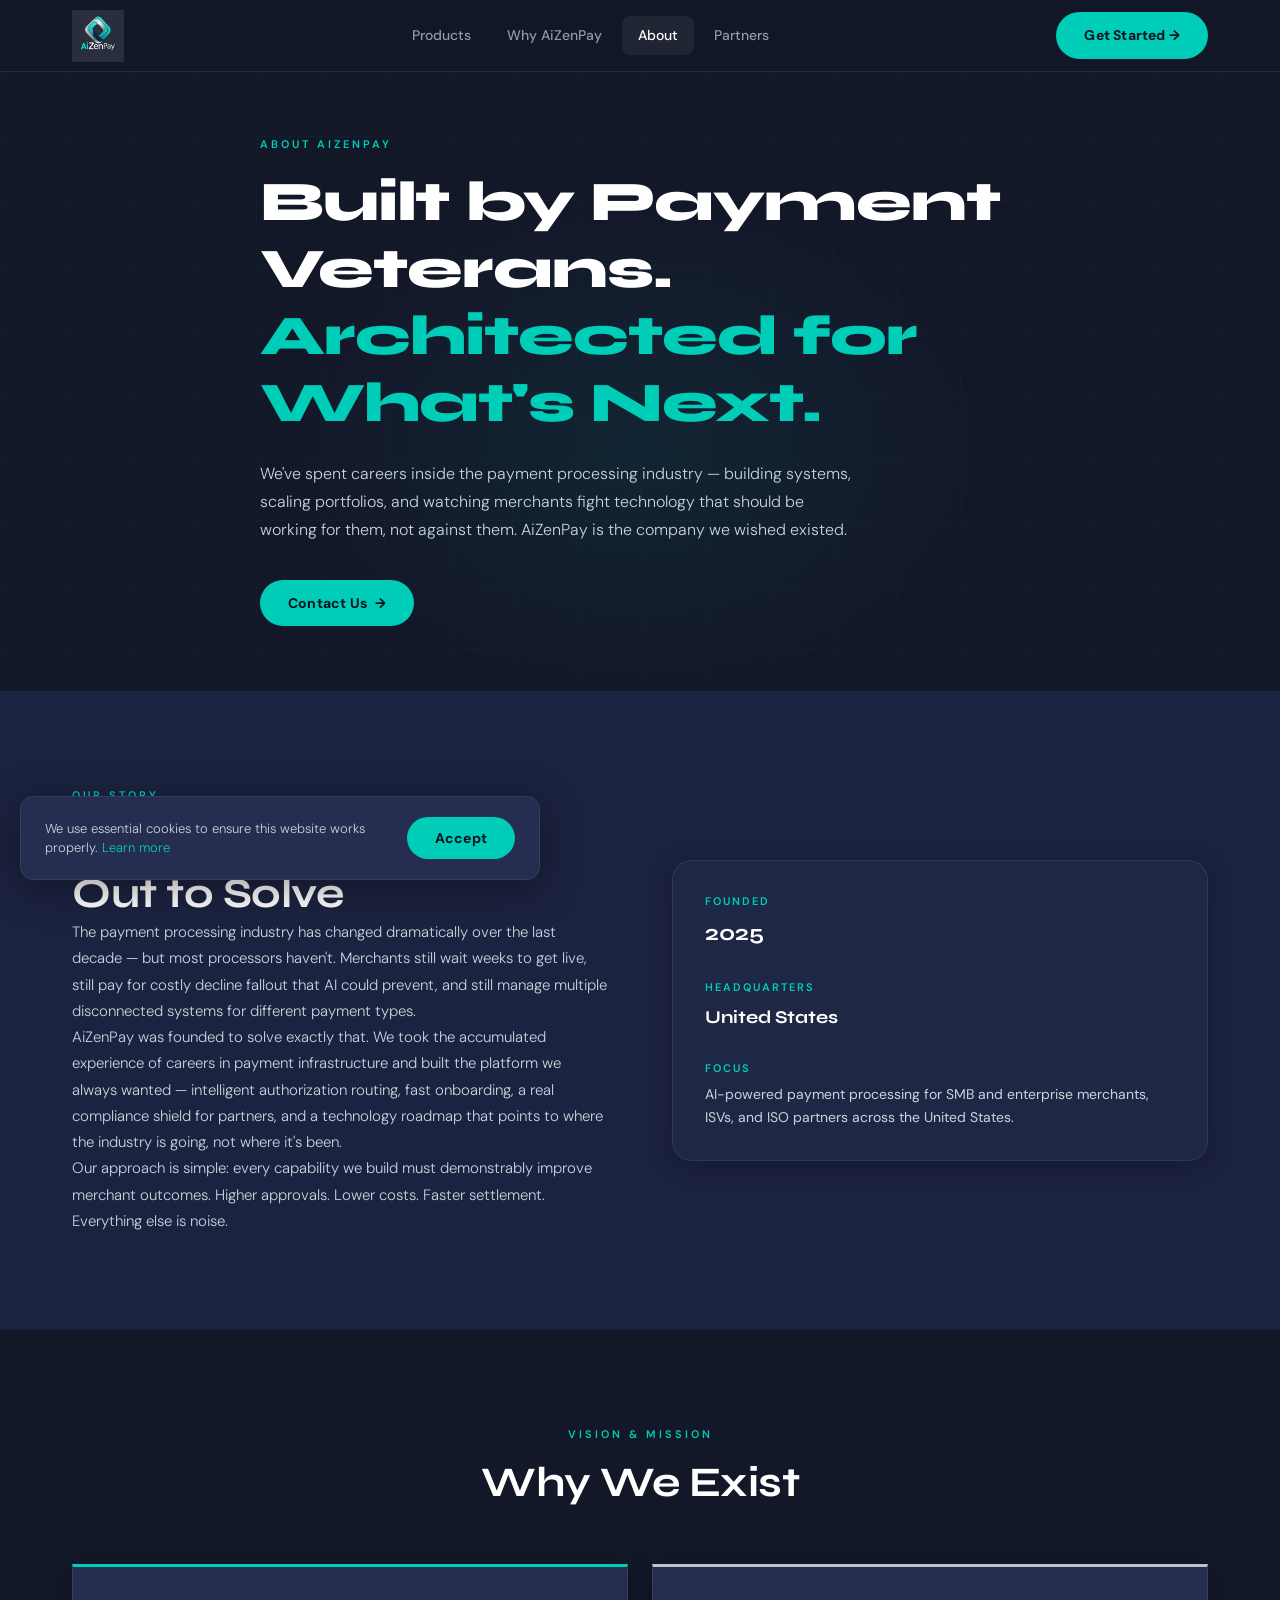
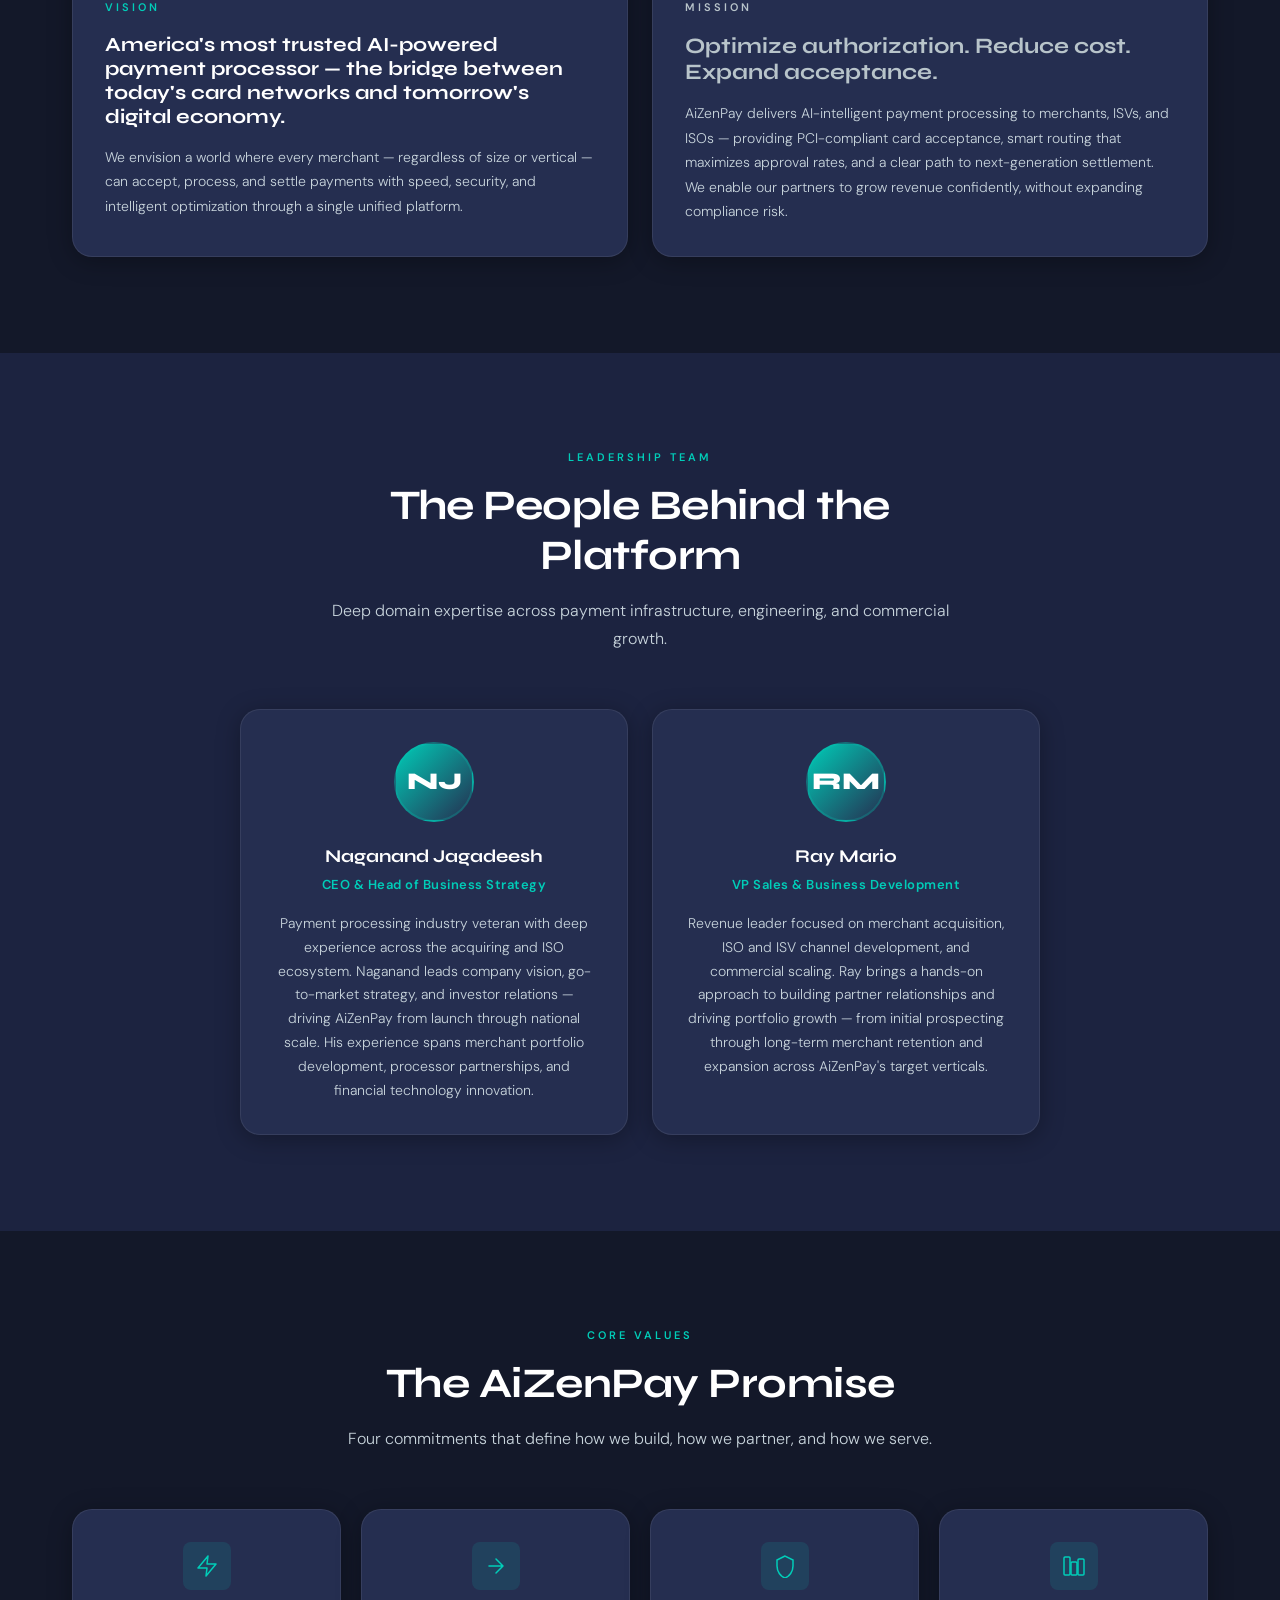
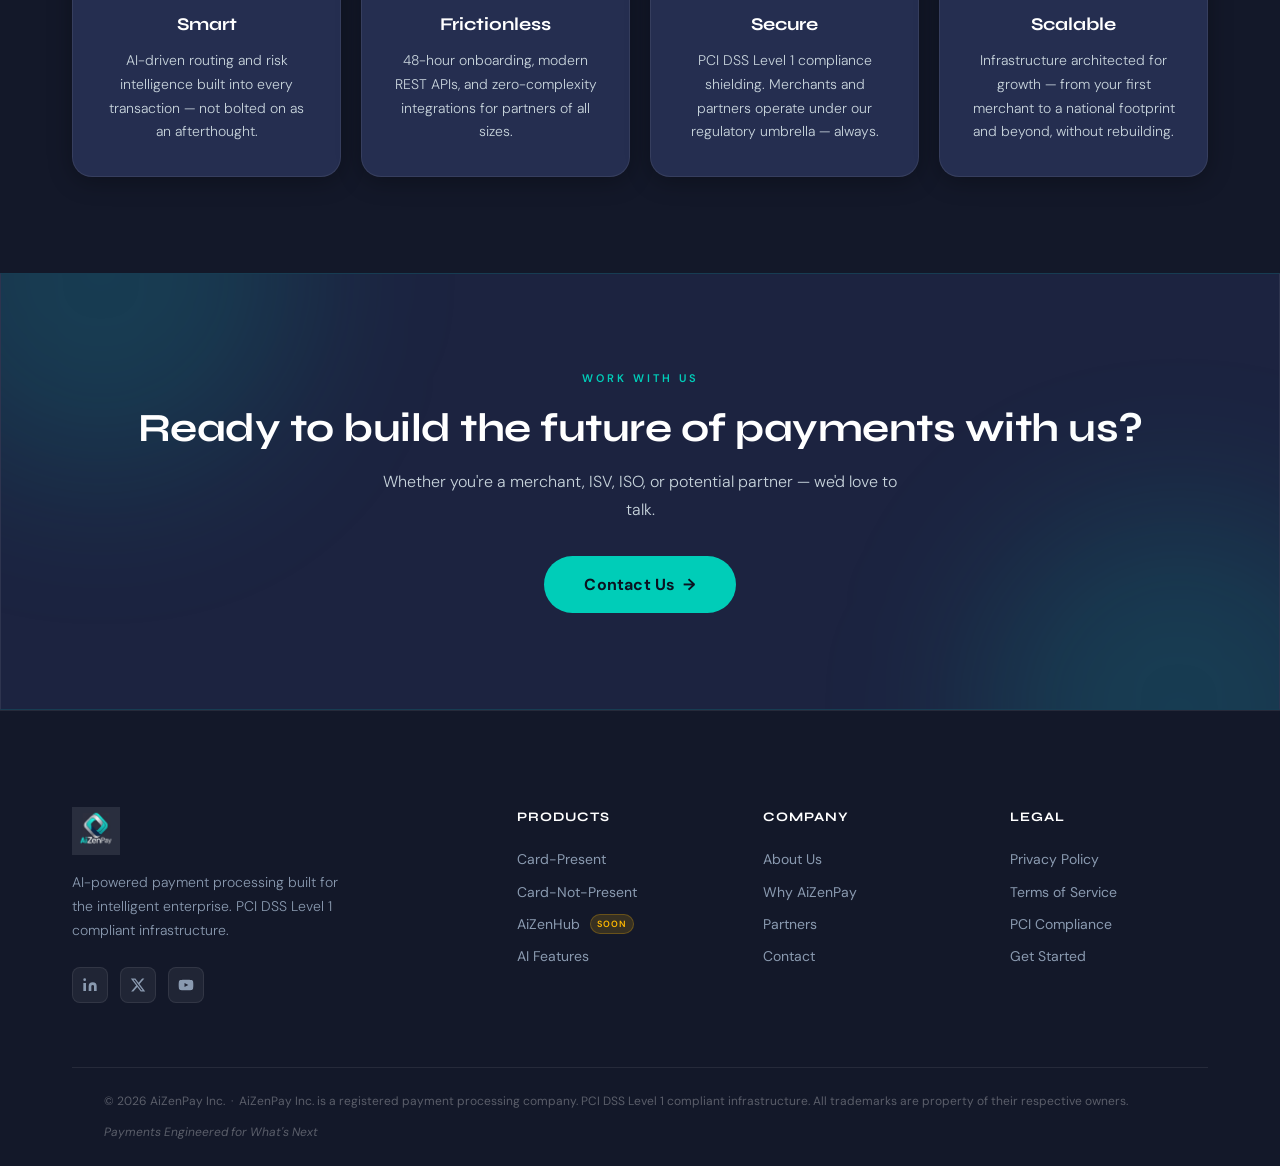
==== commit 5c5ec0e2: "fix: add logo to git, fix img dimensions, remove Brian Newshel from About - Add images/logo.png to v" ====
--- a/about.html
+++ b/about.html
@@ -33,7 +33,7 @@
     <nav class="navbar" aria-label="Main navigation">
       <div class="navbar__inner">
         <a href="index.html" class="navbar__logo" aria-label="AiZenPay Home">
-          <img src="images/logo.png" alt="AiZenPay" width="140" height="42" />
+          <img src="images/logo.png" alt="AiZenPay" width="52" height="52" />
         </a>
         <div class="navbar__nav" role="menubar">
           <a href="products.html"     class="navbar__link" role="menuitem">Products</a>
@@ -137,7 +137,7 @@
           <h2 id="team-heading">The People Behind the Platform</h2>
           <p>Deep domain expertise across payment infrastructure, engineering, and commercial growth.</p>
         </div>
-        <div class="grid-3">
+        <div class="grid-2" style="max-width:800px; margin:0 auto;">
           <div class="team-card reveal">
             <div class="team-card__avatar" aria-hidden="true">NJ</div>
             <div class="team-card__name">Naganand Jagadeesh</div>
@@ -145,12 +145,6 @@
             <div class="team-card__bio">Payment processing industry veteran with deep experience across the acquiring and ISO ecosystem. Naganand leads company vision, go-to-market strategy, and investor relations — driving AiZenPay from launch through national scale. His experience spans merchant portfolio development, processor partnerships, and financial technology innovation.</div>
           </div>
           <div class="team-card reveal reveal-delay-1">
-            <div class="team-card__avatar" aria-hidden="true">BN</div>
-            <div class="team-card__name">Brian Newshel</div>
-            <div class="team-card__title">CTO &amp; Head of Technology</div>
-            <div class="team-card__bio">Platform architect and engineering leader with expertise in payment switch systems, compliance infrastructure, and AI-driven payment intelligence. Brian oversees all technology development at AiZenPay — from the core authorization engine to the AiZenHub platform roadmap — ensuring the system is built for both reliability and rapid evolution.</div>
-          </div>
-          <div class="team-card reveal reveal-delay-2">
             <div class="team-card__avatar" aria-hidden="true">RM</div>
             <div class="team-card__name">Ray Mario</div>
             <div class="team-card__title">VP Sales &amp; Business Development</div>
@@ -217,7 +211,7 @@
   <footer class="footer" role="contentinfo">
     <div class="footer__grid">
       <div class="footer__brand">
-        <a href="index.html" aria-label="AiZenPay Home"><img src="images/logo.png" alt="AiZenPay" class="footer__logo" width="130" height="39" /></a>
+        <a href="index.html" aria-label="AiZenPay Home"><img src="images/logo.png" alt="AiZenPay" class="footer__logo" width="48" height="48" /></a>
         <p>AI-powered payment processing built for the intelligent enterprise. PCI DSS Level 1 compliant infrastructure.</p>
         <div class="footer__social" aria-label="Social media links">
           <!-- TODO: Replace with live social URLs -->
--- a/styles/components.css
+++ b/styles/components.css
@@ -42,8 +42,9 @@
   text-decoration: none;
 }
 .navbar__logo img {
-  height: 42px;
-  width: auto;
+  height: 52px;
+  width: 52px;
+  object-fit: contain;
 }
 
 .navbar__nav {
@@ -670,8 +671,9 @@
   max-width: 280px;
 }
 .footer__logo {
-  height: 36px;
-  width: auto;
+  height: 48px;
+  width: 48px;
+  object-fit: contain;
 }
 .footer__social {
   display: flex;
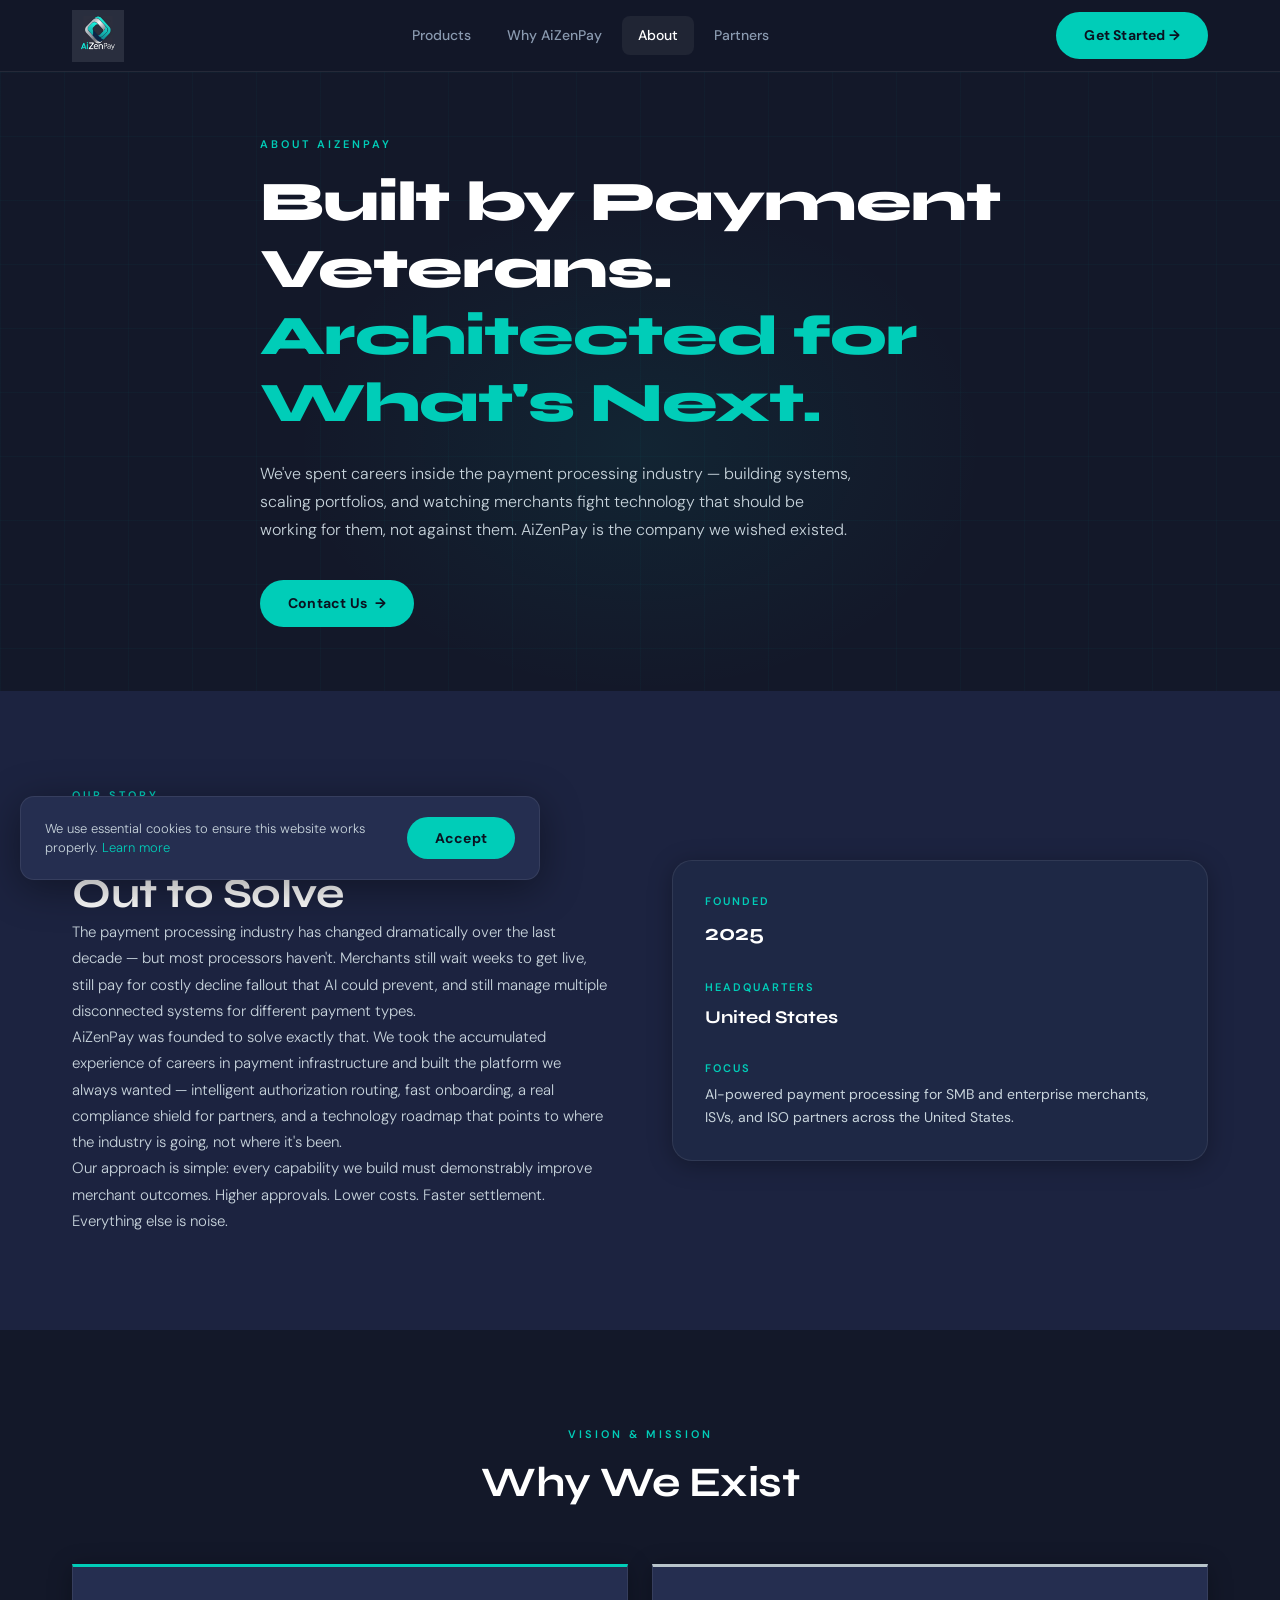
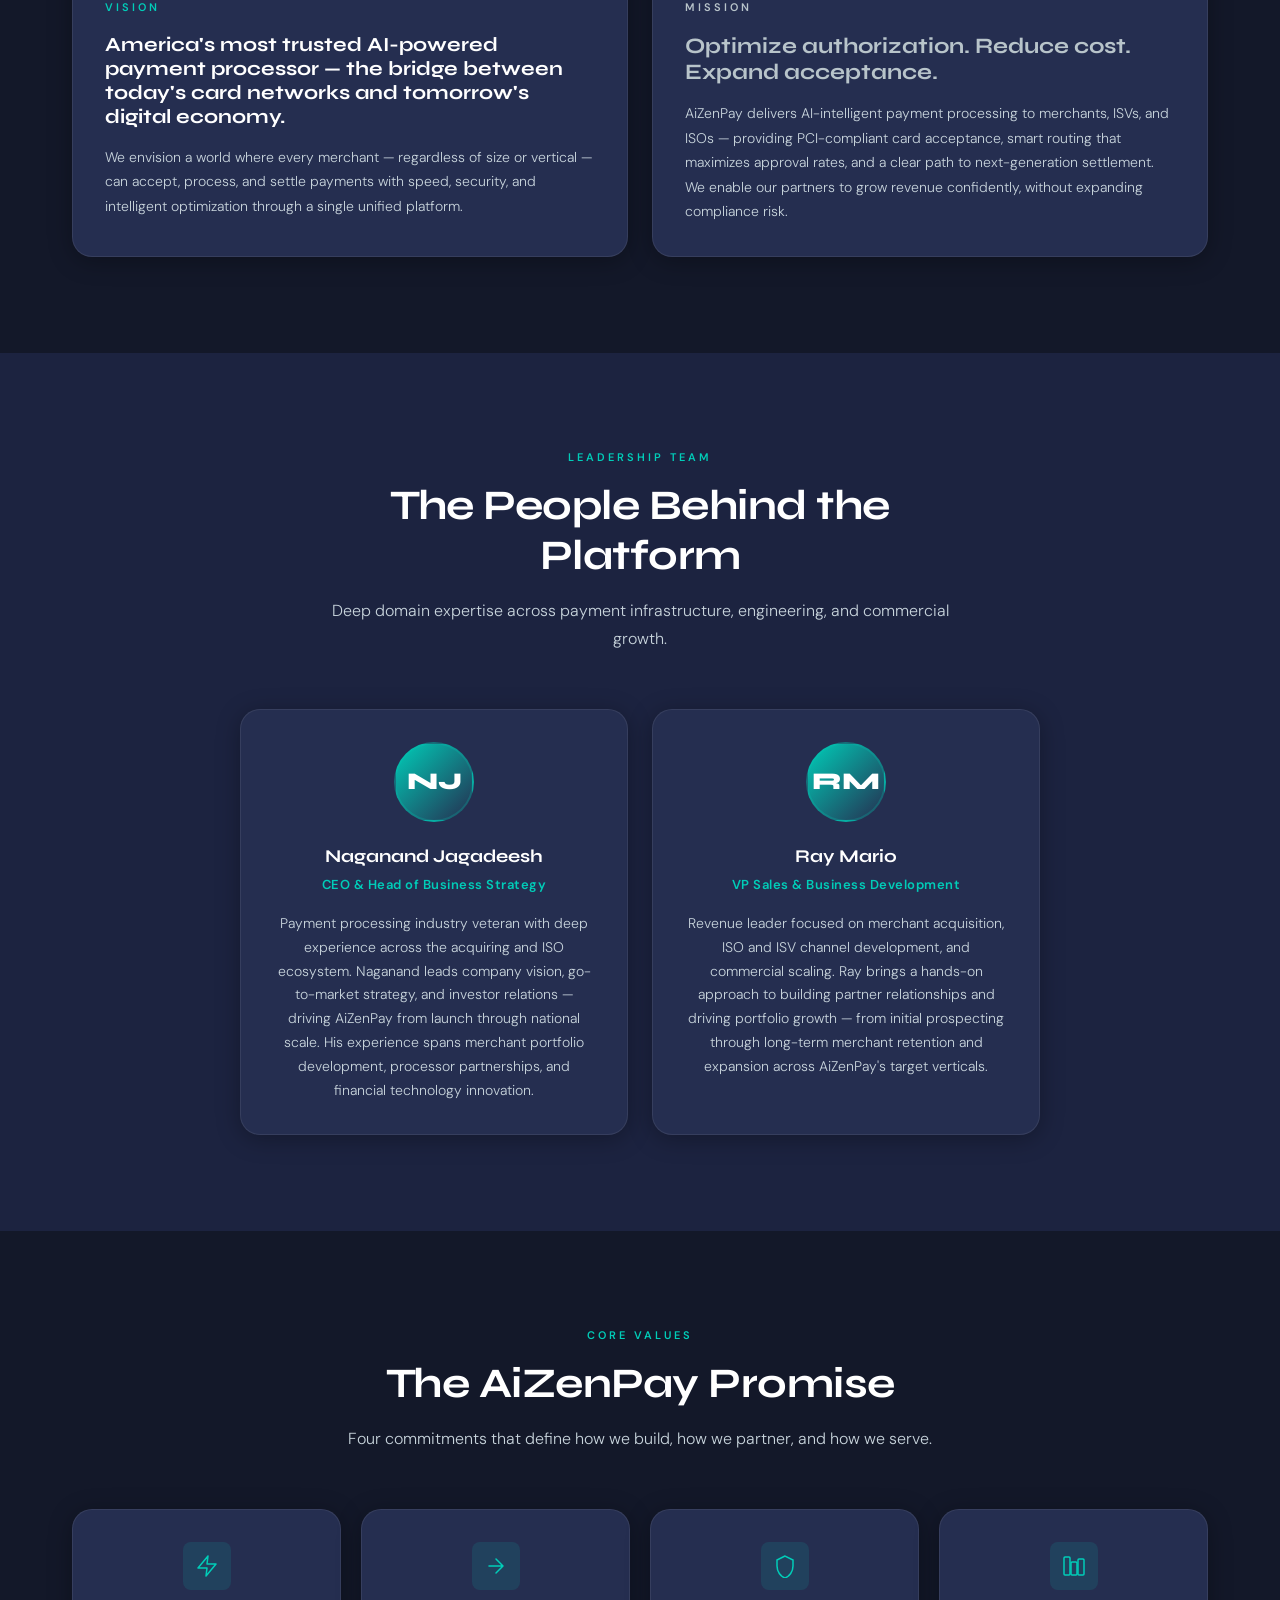
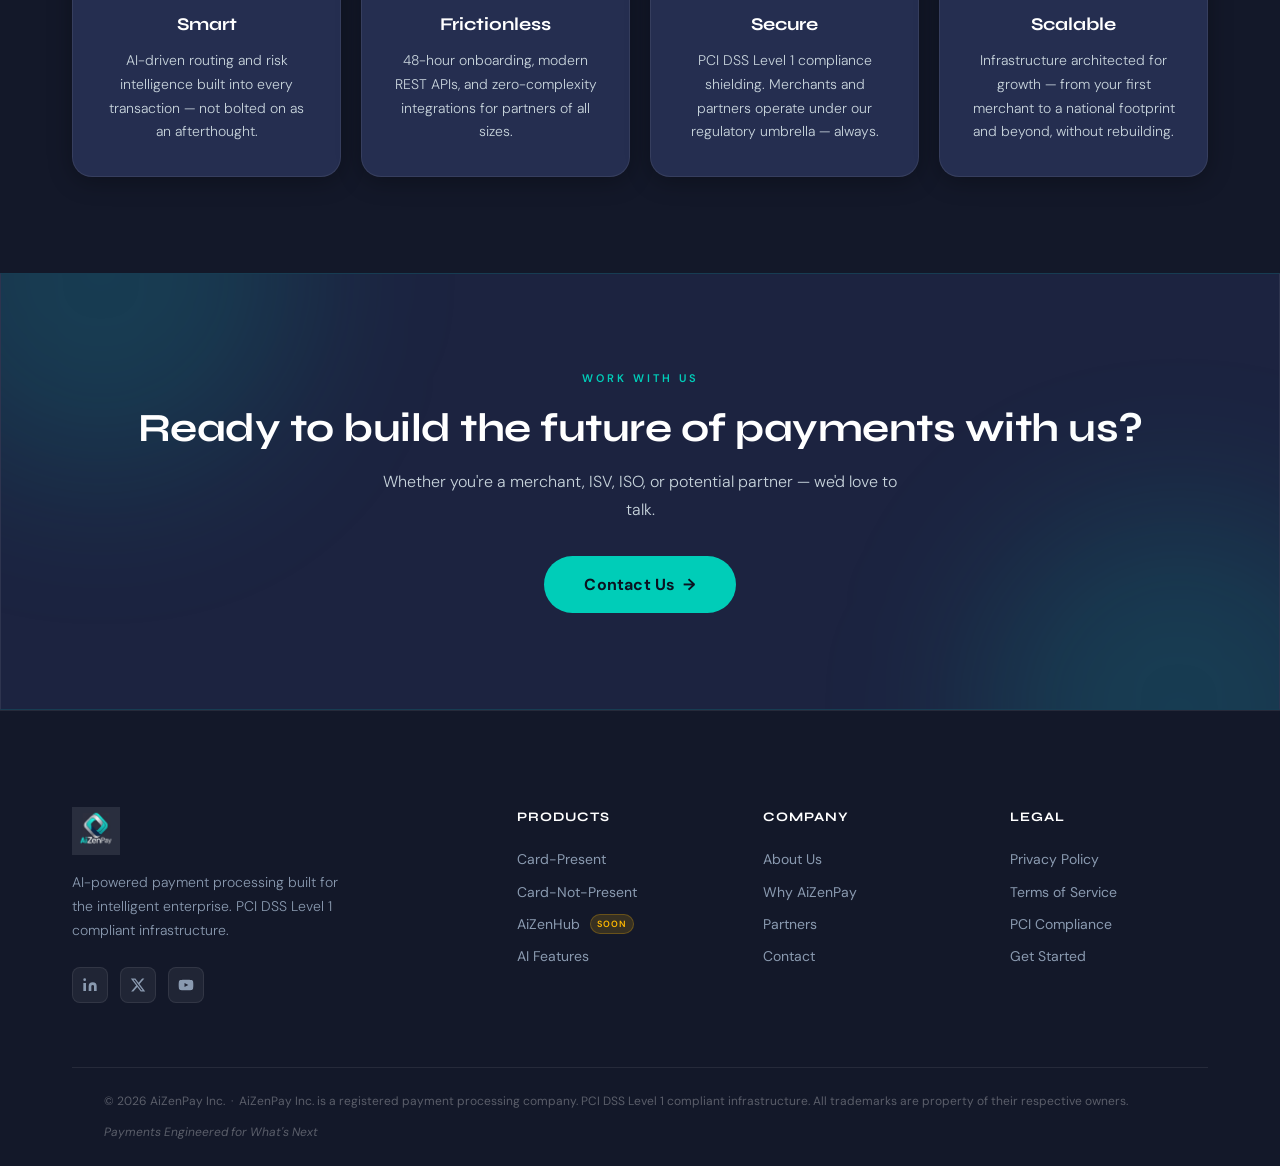
==== commit 7d7e9557: "feat: replace logo with new horizontal brand mark Swaps logo.png to the horizontal dark-transparent " ====
--- a/about.html
+++ b/about.html
@@ -33,7 +33,7 @@
     <nav class="navbar" aria-label="Main navigation">
       <div class="navbar__inner">
         <a href="index.html" class="navbar__logo" aria-label="AiZenPay Home">
-          <img src="images/logo.png" alt="AiZenPay" width="52" height="52" />
+          <img src="images/logo.png" alt="AiZenPay" width="232" height="52" />
         </a>
         <div class="navbar__nav" role="menubar">
           <a href="products.html"     class="navbar__link" role="menuitem">Products</a>
@@ -211,7 +211,7 @@
   <footer class="footer" role="contentinfo">
     <div class="footer__grid">
       <div class="footer__brand">
-        <a href="index.html" aria-label="AiZenPay Home"><img src="images/logo.png" alt="AiZenPay" class="footer__logo" width="48" height="48" /></a>
+        <a href="index.html" aria-label="AiZenPay Home"><img src="images/logo.png" alt="AiZenPay" class="footer__logo" width="214" height="48" /></a>
         <p>AI-powered payment processing built for the intelligent enterprise. PCI DSS Level 1 compliant infrastructure.</p>
         <div class="footer__social" aria-label="Social media links">
           <!-- TODO: Replace with live social URLs -->
--- a/styles/components.css
+++ b/styles/components.css
@@ -43,7 +43,7 @@
 }
 .navbar__logo img {
   height: 52px;
-  width: 52px;
+  width: auto;
   object-fit: contain;
 }
 
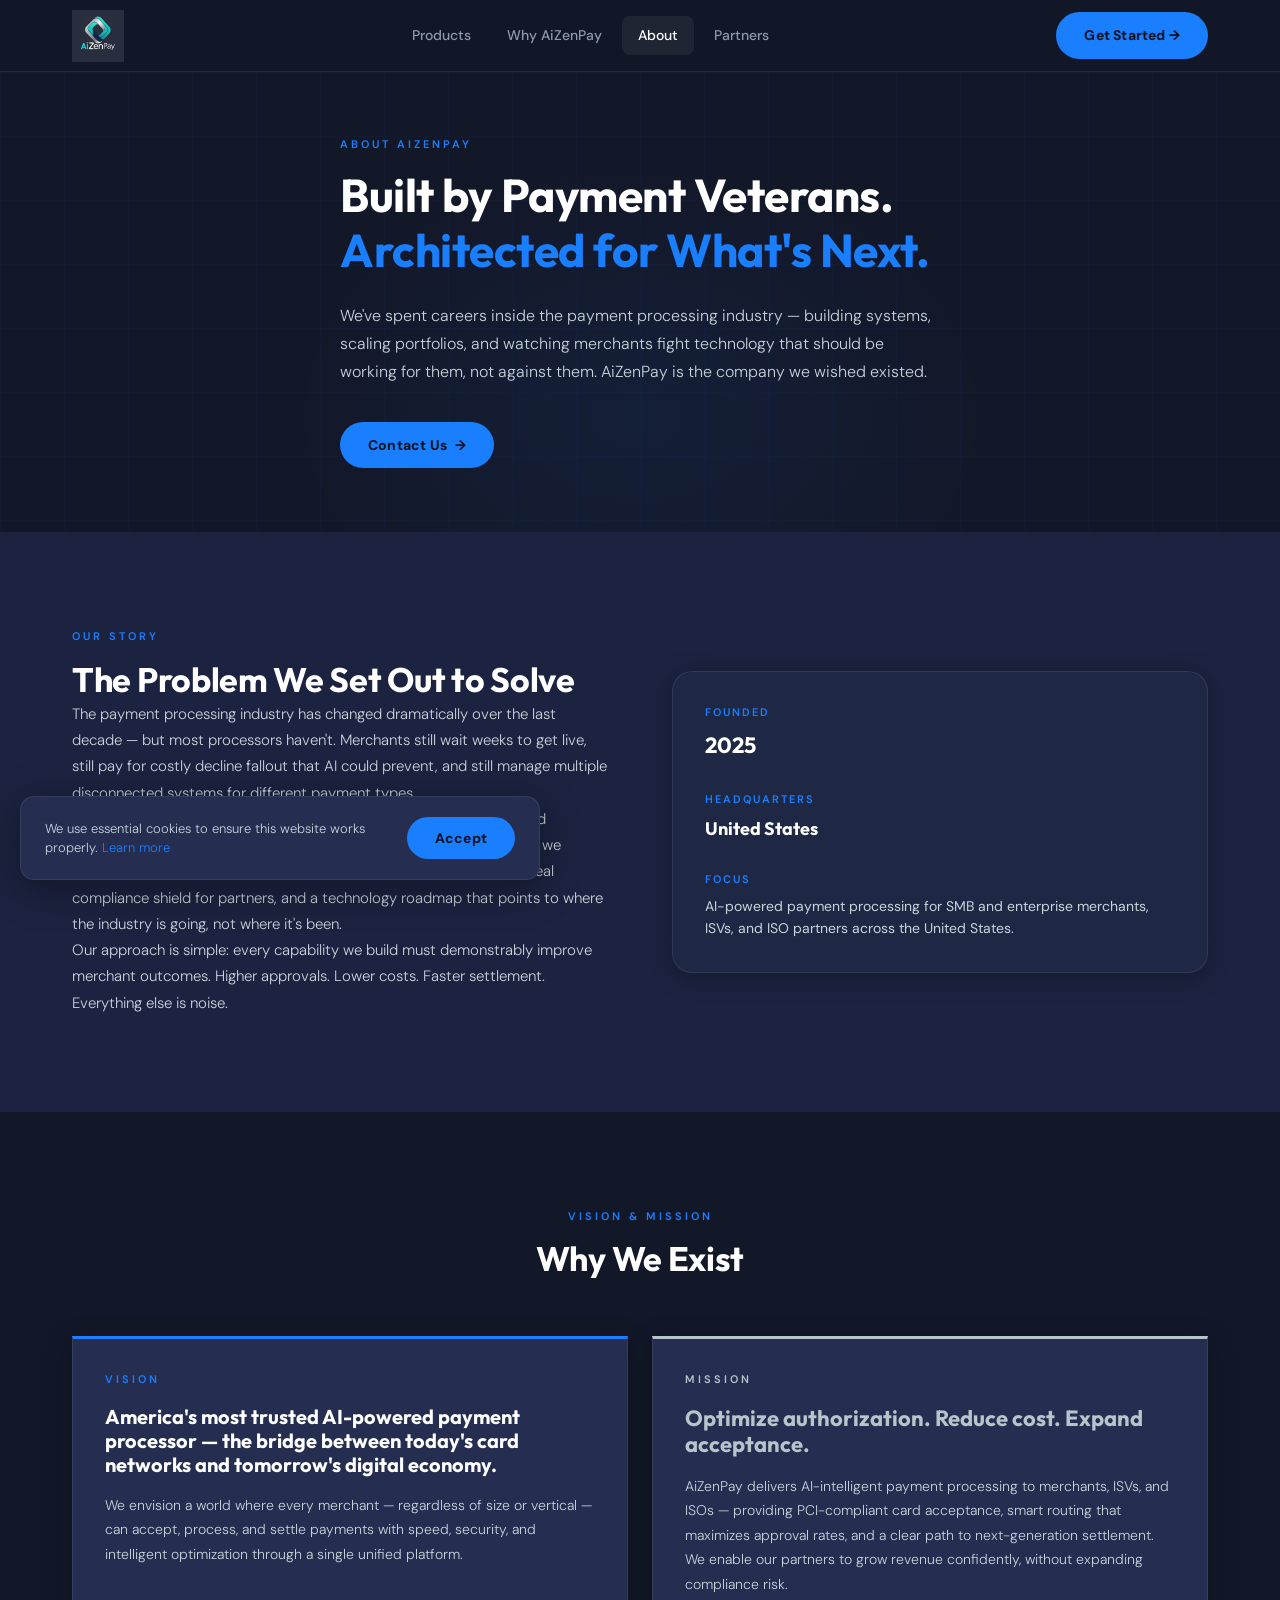
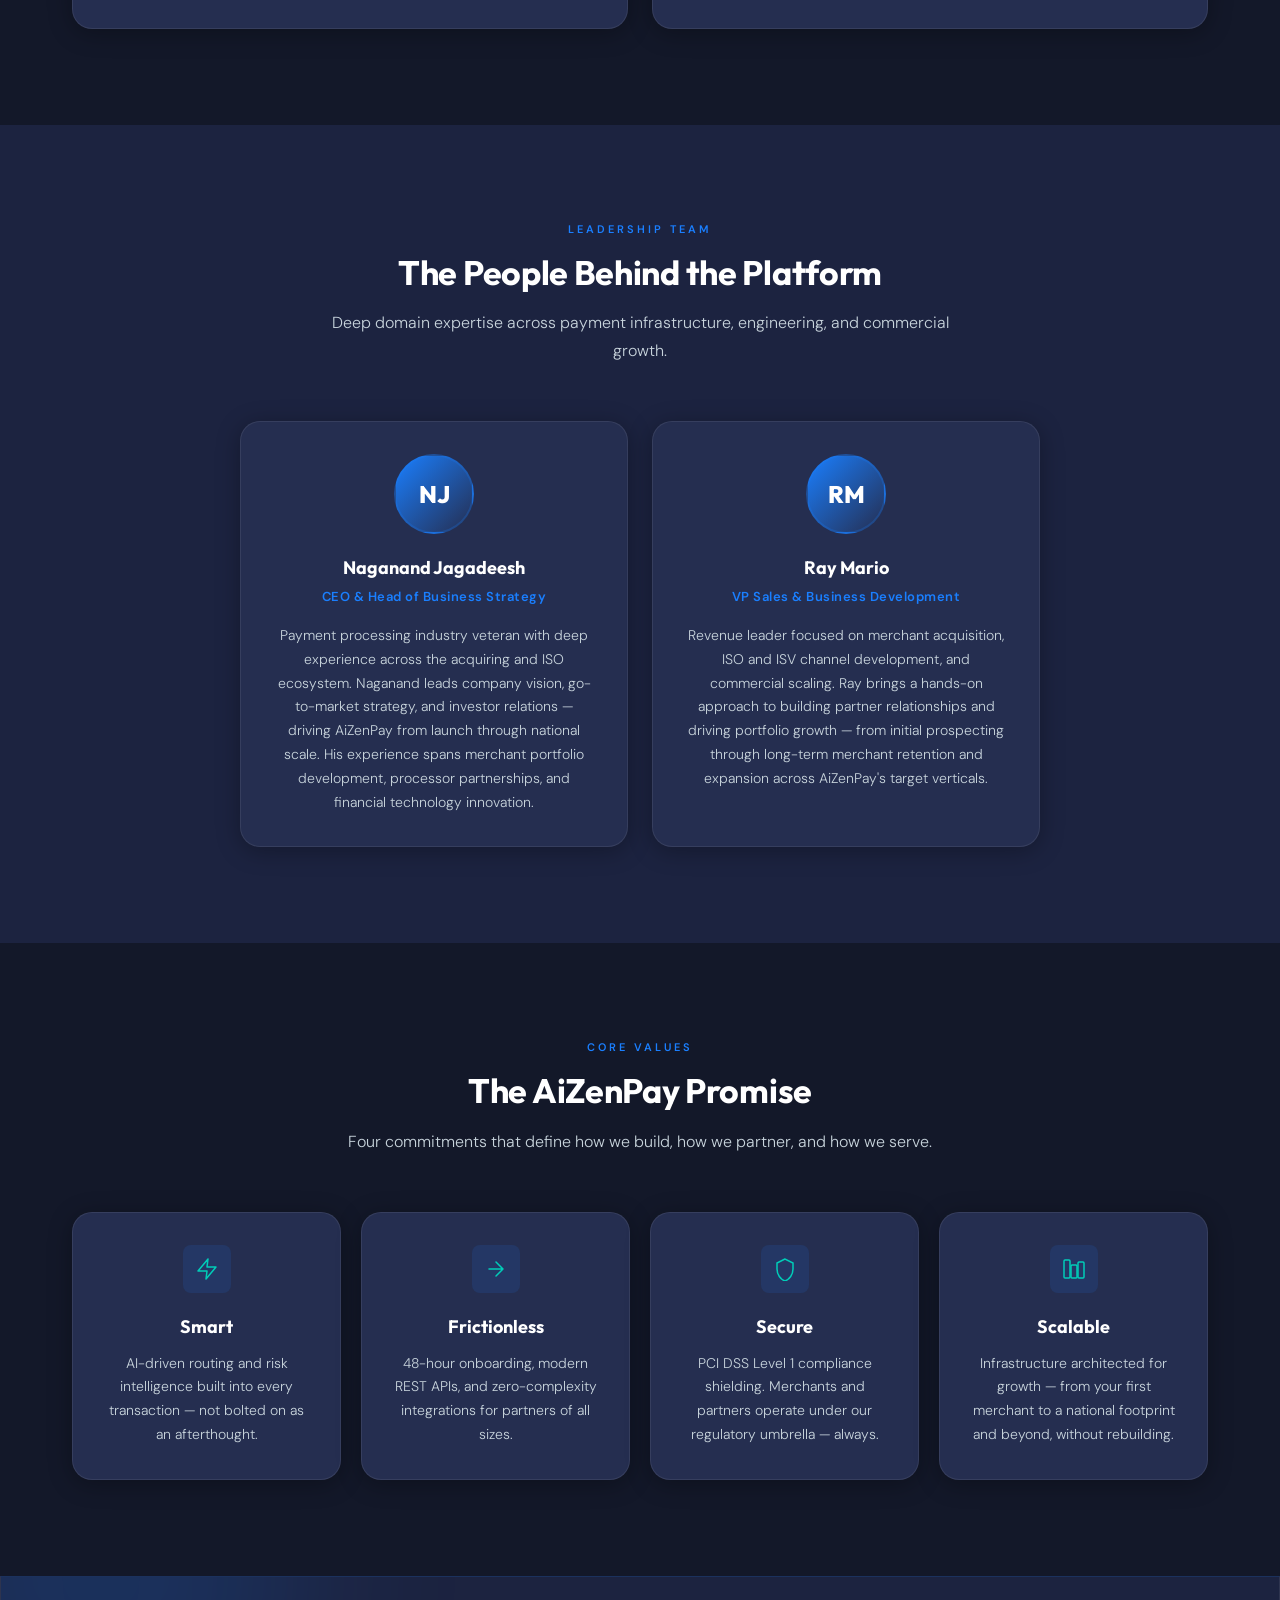
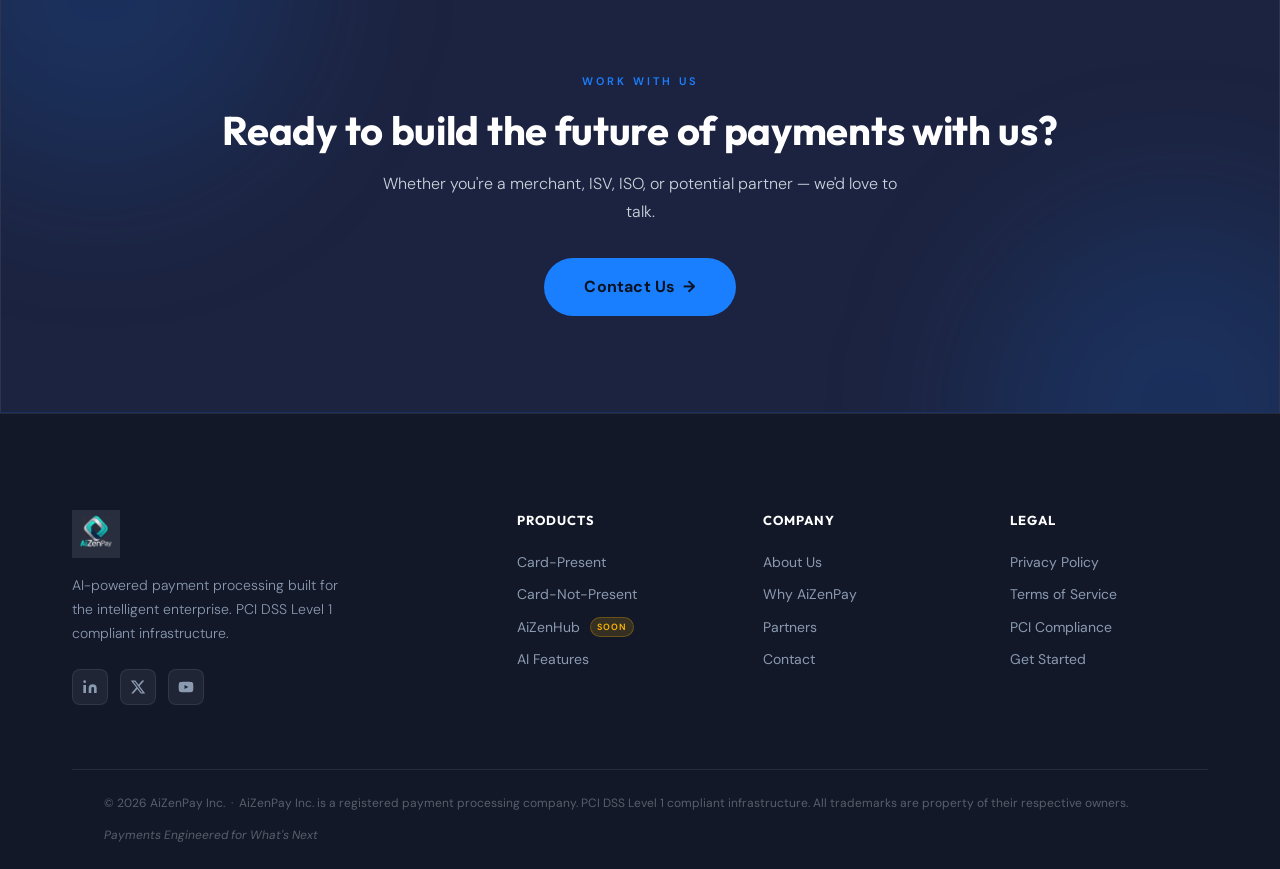
==== commit 3fe6e7a8: "design: replace teal with logo blue, switch display font to Outfit - Brand accent color updated from" ====
--- a/about.html
+++ b/about.html
@@ -16,7 +16,7 @@
   <meta name="twitter:site" content="@AiZenPay" />
   <link rel="preconnect" href="https://fonts.googleapis.com" />
   <link rel="preconnect" href="https://fonts.gstatic.com" crossorigin />
-  <link href="https://fonts.googleapis.com/css2?family=Syne:wght@600;700;800&family=DM+Sans:ital,wght@0,300;0,400;0,500;1,300&family=JetBrains+Mono:wght@400;500&display=swap" rel="stylesheet" />
+  <link href="https://fonts.googleapis.com/css2?family=Outfit:wght@400;500;600;700;800&family=DM+Sans:ital,wght@0,300;0,400;0,500;1,300&family=JetBrains+Mono:wght@400;500&display=swap" rel="stylesheet" />
   <link rel="stylesheet" href="styles/tokens.css" />
   <link rel="stylesheet" href="styles/base.css" />
   <link rel="stylesheet" href="styles/layout.css" />
--- a/styles/tokens.css
+++ b/styles/tokens.css
@@ -5,10 +5,10 @@
 
 :root {
   /* ── Colors ── */
-  --c-teal:        #00CDB8;
-  --c-teal-lt:     #00EDD6;
-  --c-teal-dim:    rgba(0, 205, 184, 0.12);
-  --c-teal-glow:   rgba(0, 205, 184, 0.15);
+  --c-teal:        #1A7FFF;
+  --c-teal-lt:     #5599FF;
+  --c-teal-dim:    rgba(26, 127, 255, 0.12);
+  --c-teal-glow:   rgba(26, 127, 255, 0.15);
   --c-silver:      #B8C4CA;
   --c-navy-dk:     #131829;
   --c-navy:        #1C2340;
@@ -18,13 +18,13 @@
   --c-text-body:   #C8D4DC;
   --c-text-mid:    #8A9AB0;
   --c-border:      rgba(255, 255, 255, 0.08);
-  --c-border-teal: rgba(0, 205, 184, 0.22);
+  --c-border-teal: rgba(26, 127, 255, 0.22);
   --c-error:       #FF5A5A;
-  --c-success:     #00CDB8;
+  --c-success:     #1A7FFF;
   --c-amber:       #FFB800;
 
   /* ── Typography ── */
-  --f-display: 'Syne', sans-serif;
+  --f-display: 'Outfit', sans-serif;
   --f-body:    'DM Sans', sans-serif;
   --f-mono:    'JetBrains Mono', monospace;
 
@@ -59,7 +59,7 @@
   /* ── Shadows ── */
   --shadow-sm:   0 2px 8px rgba(0, 0, 0, 0.2);
   --shadow-card: 0 4px 24px rgba(0, 0, 0, 0.3);
-  --shadow-glow: 0 0 32px rgba(0, 205, 184, 0.15);
+  --shadow-glow: 0 0 32px rgba(26, 127, 255, 0.15);
   --shadow-lg:   0 8px 40px rgba(0, 0, 0, 0.4);
 
   /* ── Transitions ── */
--- a/styles/base.css
+++ b/styles/base.css
@@ -52,8 +52,8 @@
   color: var(--c-white);
 }
 
-h1 { font-size: clamp(36px, 5vw, var(--fs-4xl)); font-weight: 800; letter-spacing: -1px; }
-h2 { font-size: clamp(26px, 3.5vw, var(--fs-3xl)); letter-spacing: -0.5px; }
+h1 { font-size: clamp(28px, 4vw, 46px); font-weight: 700; letter-spacing: -0.5px; }
+h2 { font-size: clamp(22px, 2.8vw, 34px); letter-spacing: -0.3px; }
 h3 { font-size: clamp(20px, 2.5vw, var(--fs-xl)); }
 h4 { font-size: var(--fs-lg); }
 h5 { font-size: var(--fs-md); }
--- a/styles/layout.css
+++ b/styles/layout.css
@@ -104,8 +104,8 @@
   position: absolute;
   inset: 0;
   background-image:
-    linear-gradient(rgba(0, 205, 184, 0.03) 1px, transparent 1px),
-    linear-gradient(90deg, rgba(0, 205, 184, 0.03) 1px, transparent 1px);
+    linear-gradient(rgba(26, 127, 255, 0.03) 1px, transparent 1px),
+    linear-gradient(90deg, rgba(26, 127, 255, 0.03) 1px, transparent 1px);
   background-size: 64px 64px;
   pointer-events: none;
 }
@@ -119,7 +119,7 @@
   transform: translateX(-50%);
   width: 700px;
   height: 500px;
-  background: radial-gradient(ellipse, rgba(0, 205, 184, 0.07) 0%, transparent 70%);
+  background: radial-gradient(ellipse, rgba(26, 127, 255, 0.07) 0%, transparent 70%);
   pointer-events: none;
 }
 
@@ -130,7 +130,7 @@
 }
 .hero__content h1 { margin-bottom: 24px; }
 .hero__content p {
-  font-size: 18px;
+  font-size: 16px;
   font-weight: 300;
   color: var(--c-text-body);
   max-width: 600px;
@@ -154,8 +154,8 @@
 
 @media (max-width: 640px) {
   .hero { padding: var(--space-xl) 0; min-height: auto; }
-  .hero__content h1 { font-size: 32px; }
-  .hero__content p  { font-size: 16px; }
+  .hero__content h1 { font-size: 26px; }
+  .hero__content p  { font-size: 15px; }
 }
 
 /* ──────────────────────────────────────────
--- a/styles/components.css
+++ b/styles/components.css
@@ -388,8 +388,8 @@
 .cta-banner {
   background: var(--c-navy);
   border: 1px solid var(--c-border);
-  border-top: 1px solid rgba(0, 205, 184, 0.15);
-  border-bottom: 1px solid rgba(0, 205, 184, 0.15);
+  border-top: 1px solid rgba(26, 127, 255, 0.15);
+  border-bottom: 1px solid rgba(26, 127, 255, 0.15);
   text-align: center;
   padding: var(--space-2xl) var(--space-lg);
   position: relative;
@@ -489,7 +489,7 @@
 .form-field::placeholder { color: rgba(255, 255, 255, 0.25); }
 .form-field:focus {
   border-color: var(--c-teal);
-  box-shadow: 0 0 0 3px rgba(0, 205, 184, 0.15);
+  box-shadow: 0 0 0 3px rgba(26, 127, 255, 0.15);
 }
 .form-field.error {
   border-color: var(--c-error);
@@ -584,7 +584,7 @@
   margin: 24px 0;
 }
 .comparison-table thead {
-  border-bottom: 1px solid rgba(0, 205, 184, 0.25);
+  border-bottom: 1px solid rgba(26, 127, 255, 0.25);
 }
 .comparison-table thead th {
   text-align: left;
